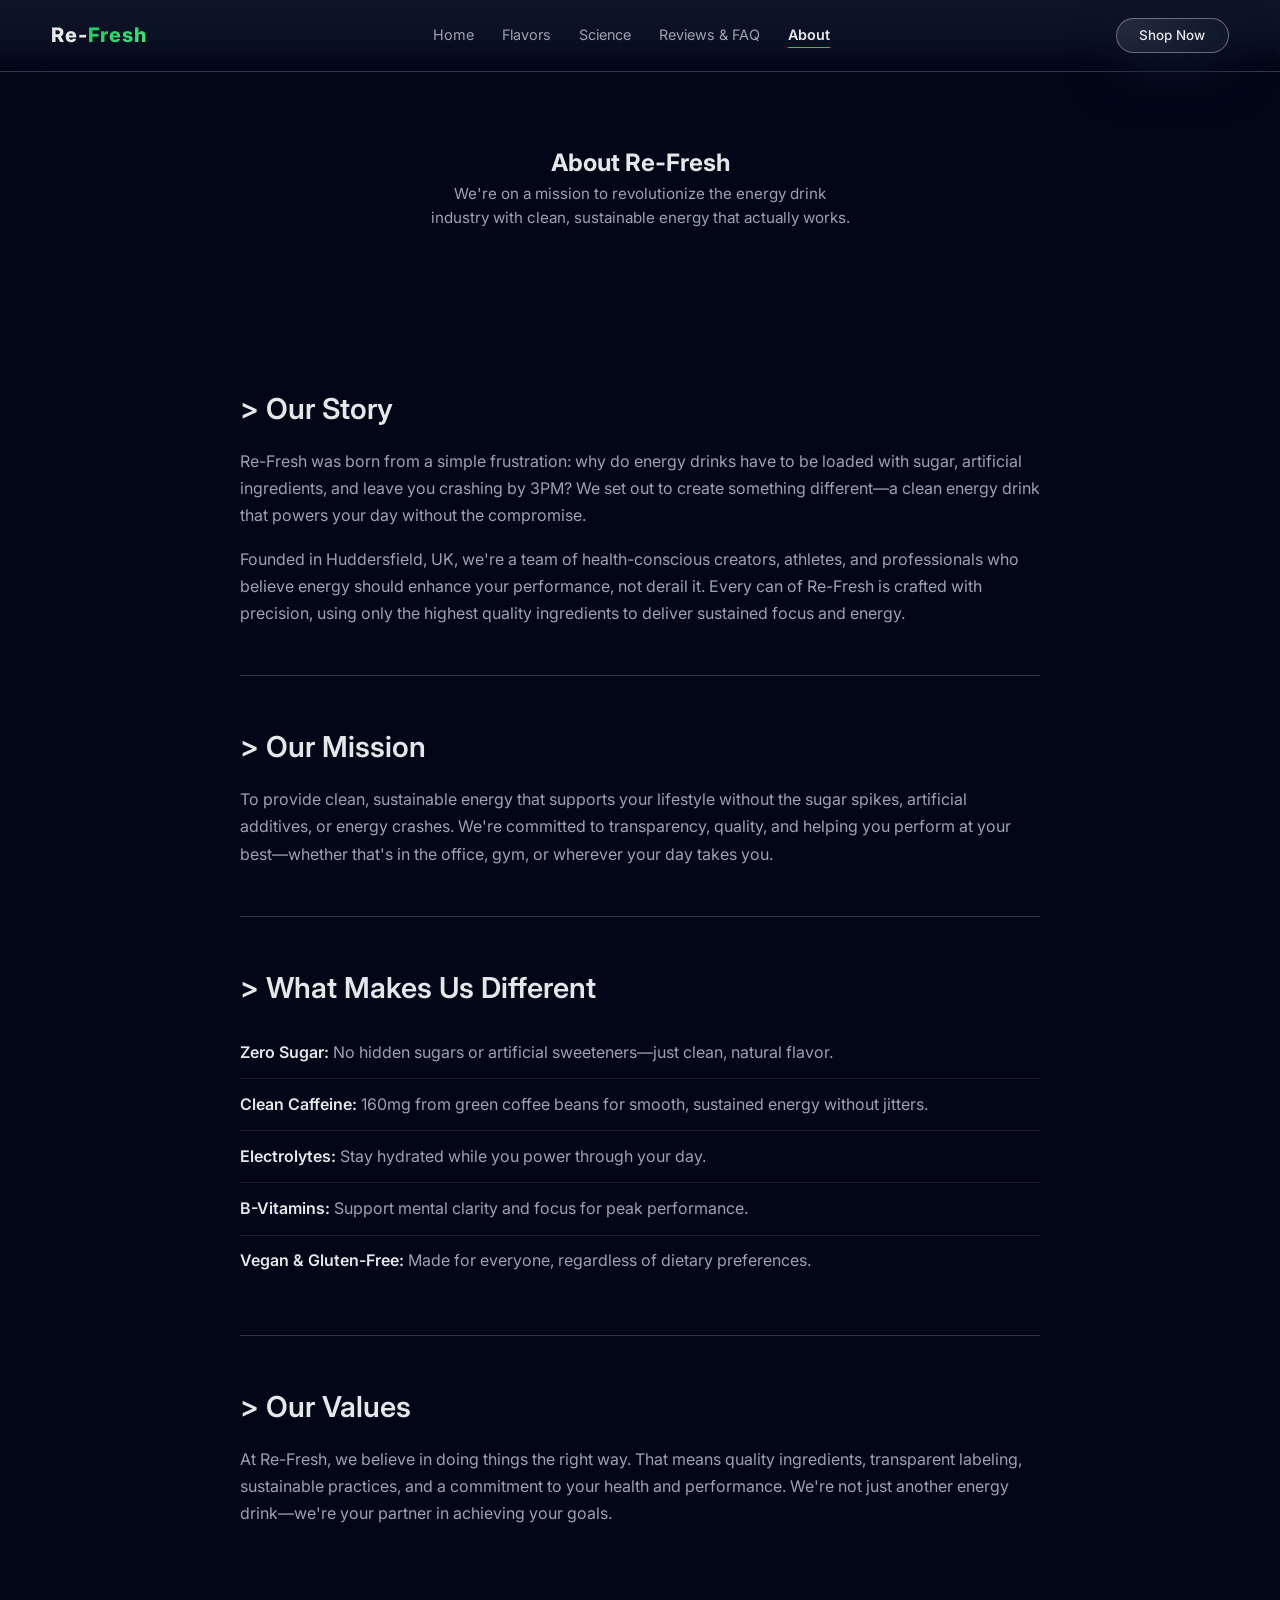
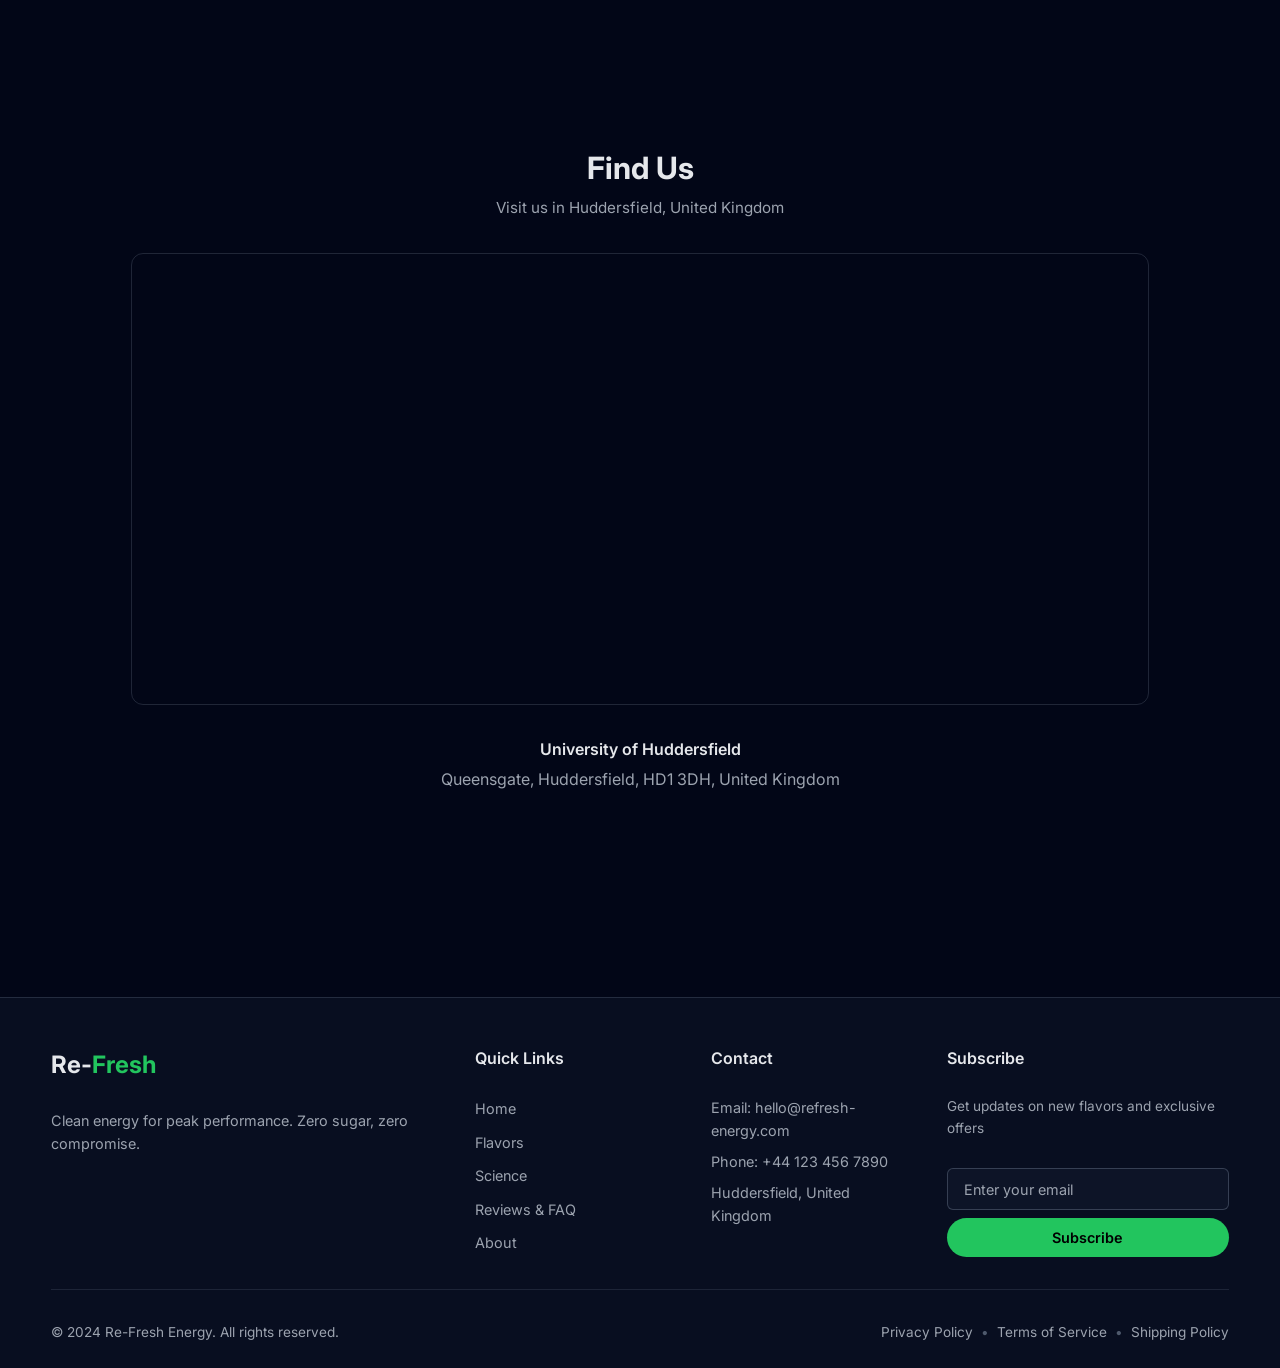
==== about.html @ 7f579e89 "first commit" ====
<!DOCTYPE html>
<html lang="en">
  <head>
    <meta charset="UTF-8" />
    <meta name="viewport" content="width=device-width, initial-scale=1.0" />
    <title>About Re-Fresh – Our Story</title>
    <meta
      name="description"
      content="Learn about Re-Fresh Energy Drink and our mission to provide clean, sustainable energy."
    />
    <link rel="stylesheet" href="styles.css" />
    <link rel="preconnect" href="https://fonts.googleapis.com" />
    <link rel="preconnect" href="https://fonts.gstatic.com" crossorigin />
    <link
      href="https://fonts.googleapis.com/css2?family=Inter:wght@300;400;500;600;700;800&display=swap"
      rel="stylesheet"
    />
  </head>
  <body>
    <header class="nav">
      <div class="nav__logo">Re-<span>Fresh</span></div>
      <nav class="nav__links">
        <a href="index.html">Home</a>
        <a href="flavors.html">Flavors</a>
        <a href="science.html">Science</a>
        <a href="reviews.html">Reviews & FAQ</a>
        <a href="about.html" class="active">About</a>
      </nav>
      <button class="nav__cta" onclick="goToFlavors()">Shop Now</button>
      <button class="nav__menu" aria-label="Toggle menu" id="navToggle">
        <span></span><span></span>
      </button>
    </header>

    <main>
      <section class="section">
        <div class="section__header section__header--center">
          <h1>About Re-Fresh</h1>
          <p>
            We're on a mission to revolutionize the energy drink industry with
            clean, sustainable energy that actually works.
          </p>
        </div>
      </section>

      <section class="section">
        <div class="about-content">
          <div class="about-section about-section--underline">
            <h2>> Our Story</h2>
            <p>
              Re-Fresh was born from a simple frustration: why do energy
              drinks have to be loaded with sugar, artificial ingredients, and
              leave you crashing by 3PM? We set out to create something
              different—a clean energy drink that powers your day without the
              compromise.
            </p>
            <p>
              Founded in Huddersfield, UK, we're a team of health-conscious
              creators, athletes, and professionals who believe energy should
              enhance your performance, not derail it. Every can of Re-Fresh is
              crafted with precision, using only the highest quality ingredients
              to deliver sustained focus and energy.
            </p>
          </div>

          <div class="about-section about-section--underline">
            <h2>> Our Mission</h2>
            <p>
              To provide clean, sustainable energy that supports your lifestyle
              without the sugar spikes, artificial additives, or energy crashes.
              We're committed to transparency, quality, and helping you perform
              at your best—whether that's in the office, gym, or wherever your
              day takes you.
            </p>
          </div>

          <div class="about-section about-section--underline">
            <h2>> What Makes Us Different</h2>
            <ul class="about-list">
              <li>
                <strong>Zero Sugar:</strong> No hidden sugars or artificial
                sweeteners—just clean, natural flavor.
              </li>
              <li>
                <strong>Clean Caffeine:</strong> 160mg from green coffee beans
                for smooth, sustained energy without jitters.
              </li>
              <li>
                <strong>Electrolytes:</strong> Stay hydrated while you power
                through your day.
              </li>
              <li>
                <strong>B-Vitamins:</strong> Support mental clarity and focus for
                peak performance.
              </li>
              <li>
                <strong>Vegan & Gluten-Free:</strong> Made for everyone,
                regardless of dietary preferences.
              </li>
            </ul>
          </div>

          <div class="about-section">
            <h2>> Our Values</h2>
            <p>
              At Re-Fresh, we believe in doing things the right way. That means
              quality ingredients, transparent labeling, sustainable practices,
              and a commitment to your health and performance. We're not just
              another energy drink—we're your partner in achieving your goals.
            </p>
          </div>
        </div>
      </section>

      <section class="section section--map">
        <div class="section__header section__header--center">
          <h2>Find Us</h2>
          <p>Visit us in Huddersfield, United Kingdom</p>
        </div>
        <div class="map-container">
          <iframe
            src="https://www.google.com/maps/embed?pb=!1m18!1m12!1m3!1d2366.8351500000004!2d-1.7897!3d53.6436!2m3!1f0!2f0!3f0!3m2!1i1024!2i768!4f13.1!3m3!1m2!1s0x487bdd7e1b8a1b6b%3A0x3b3b3b3b3b3b3b3b!2sUniversity%20of%20Huddersfield!5e0!3m2!1sen!2suk!4v1698765432100!5m2!1sen!2suk"
            width="100%"
            height="450"
            style="border: 0"
            allowfullscreen=""
            loading="lazy"
            referrerpolicy="no-referrer-when-downgrade"
            title="University of Huddersfield Location"
          ></iframe>
        </div>
        <div class="map-info">
          <p><strong>University of Huddersfield</strong></p>
          <p>Queensgate, Huddersfield, HD1 3DH, United Kingdom</p>
        </div>
      </section>
    </main>

    <footer class="footer">
      <div class="footer__content">
        <div class="footer__section">
          <div class="footer__brand">Re-<span>Fresh</span></div>
          <p class="footer__description">Clean energy for peak performance. Zero sugar, zero compromise.</p>
        </div>

        <div class="footer__section">
          <h4 class="footer__heading">Quick Links</h4>
          <ul class="footer__links">
            <li><a href="index.html">Home</a></li>
            <li><a href="flavors.html">Flavors</a></li>
            <li><a href="science.html">Science</a></li>
            <li><a href="reviews.html">Reviews & FAQ</a></li>
            <li><a href="about.html">About</a></li>
          </ul>
        </div>

        <div class="footer__section">
          <h4 class="footer__heading">Contact</h4>
          <ul class="footer__contact">
            <li>Email: <a href="mailto:hello@refresh-energy.com">hello@refresh-energy.com</a></li>
            <li>Phone: <a href="tel:+441234567890">+44 123 456 7890</a></li>
            <li>Huddersfield, United Kingdom</li>
          </ul>
        </div>

        <div class="footer__section">
          <h4 class="footer__heading">Subscribe</h4>
          <p class="footer__subscribe-text">Get updates on new flavors and exclusive offers</p>
          <form class="footer__subscribe" onsubmit="event.preventDefault(); alert('Thank you for subscribing!');">
            <input type="email" placeholder="Enter your email" class="footer__email-input" required />
            <button type="submit" class="btn btn--primary">Subscribe</button>
          </form>
        </div>
      </div>

      <div class="footer__bottom">
        <p class="footer__copyright">© 2024 Re-Fresh Energy. All rights reserved.</p>
        <div class="footer__legal">
          <a href="#">Privacy Policy</a>
          <span>•</span>
          <a href="#">Terms of Service</a>
          <span>•</span>
          <a href="#">Shipping Policy</a>
        </div>
      </div>
    </footer>

    <div class="toast" id="toast">Added to cart</div>

    <script src="script.js"></script>
  </body>
</html>
---- styles.css ----
:root {
  --bg: #020617;
  --bg-elevated: #020617;
  --bg-soft: #020617;
  --bg-card: #020617;
  --accent: #22c55e;
  --accent-soft: rgba(34, 197, 94, 0.12);
  --accent-strong: rgba(34, 197, 94, 0.18);
  --accent-gradient: linear-gradient(135deg, #22c55e, #4ade80);
  --accent-gradient-soft: radial-gradient(circle at top left, rgba(34, 197, 94, 0.3), transparent 60%);
  --text: #e5e7eb;
  --text-soft: #9ca3af;
  --border-subtle: rgba(148, 163, 184, 0.2);
  --shadow-soft: 0 24px 80px rgba(15, 23, 42, 0.9);
  --radius-lg: 18px;
  --radius-full: 999px;
  --nav-height: 72px;
}

*,
*::before,
*::after {
  box-sizing: border-box;
}

* {
  margin: 0;
  padding: 0;
}

html,
body {
  height: 100%;
}

body {
  font-family: "Inter", system-ui, -apple-system, BlinkMacSystemFont, "Segoe UI",
    sans-serif;
  background: #020617;
  color: var(--text);
  line-height: 1.6;
  -webkit-font-smoothing: antialiased;
}

img {
  max-width: 100%;
  display: block;
}

button {
  font-family: inherit;
}

/* NAV */
.nav {
  position: sticky;
  top: 0;
  z-index: 20;
  display: flex;
  align-items: center;
  justify-content: space-between;
  padding: 1.1rem clamp(1.5rem, 4vw, 3.5rem);
  backdrop-filter: blur(20px);
  background: linear-gradient(
      to bottom,
      rgba(15, 23, 42, 0.9),
      rgba(15, 23, 42, 0.7),
      transparent
    );
  border-bottom: 1px solid rgba(148, 163, 184, 0.25);
}

.nav__logo {
  font-weight: 800;
  letter-spacing: 0.04em;
  font-size: 1.25rem;
}

.nav__logo span {
  background: var(--accent-gradient);
  -webkit-background-clip: text;
  background-clip: text;
  color: transparent;
}

.nav__links {
  display: flex;
  align-items: center;
  gap: 1.75rem;
  font-size: 0.9rem;
}

.nav__links a {
  color: var(--text-soft);
  text-decoration: none;
  position: relative;
  padding-bottom: 0.15rem;
  transition: color 0.2s ease;
}

.nav__links a::after {
  content: "";
  position: absolute;
  left: 0;
  bottom: 0;
  width: 0;
  height: 1px;
  background: var(--accent-gradient);
  transition: width 0.2s ease;
}

.nav__links a:hover {
  color: var(--text);
}

.nav__links a:hover::after {
  width: 100%;
}

.nav__links a.active {
  color: var(--text);
  font-weight: 600;
}

.nav__links a.active::after {
  width: 100%;
  background: var(--accent);
}

.nav__cta {
  border-radius: 999px;
  padding: 0.55rem 1.4rem;
  border: 1px solid rgba(148, 163, 184, 0.6);
  background: radial-gradient(circle at top left, rgba(148, 163, 184, 0.18), rgba(15, 23, 42, 0.95));
  color: var(--text);
  font-size: 0.84rem;
  font-weight: 500;
  cursor: pointer;
  display: flex;
  align-items: center;
  gap: 0.4rem;
  transition: transform 0.12s ease, box-shadow 0.12s ease,
    background 0.18s ease, border-color 0.18s ease;
  box-shadow: 0 18px 45px rgba(15, 23, 42, 0.8);
}

.nav__cta:hover {
  transform: translateY(-1px);
  border-color: rgba(234, 179, 8, 0.8);
  background: radial-gradient(circle at top left, rgba(234, 179, 8, 0.22), rgba(15, 23, 42, 0.98));
}

.nav__menu {
  display: none;
  width: 40px;
  height: 40px;
  border-radius: 999px;
  border: 1px solid rgba(148, 163, 184, 0.5);
  background: rgba(15, 23, 42, 0.9);
  display: none;
  align-items: center;
  justify-content: center;
  gap: 4px;
  flex-direction: column;
  cursor: pointer;
}

.nav__menu span {
  width: 16px;
  height: 1.5px;
  background: rgba(148, 163, 184, 0.9);
  border-radius: 999px;
}

/* LAYOUT */
main {
  padding: 0 0 4rem;
}

.section {
  max-width: 1120px;
  margin: 0 auto;
  padding: 4.5rem clamp(1.5rem, 4vw, 3.5rem);
}

.section--grid {
  display: grid;
  grid-template-columns: minmax(0, 0.9fr) minmax(0, 1.1fr);
  gap: 3.5rem;
  align-items: flex-start;
}

/* FLAVORS LAYOUT */
.flavors-layout {
  max-width: 1400px;
  margin: 0 auto;
  display: grid;
  grid-template-columns: 1fr 380px;
  gap: 3rem;
  padding: 0 clamp(1.5rem, 4vw, 3.5rem);
}

.flavors-products {
  display: flex;
  flex-direction: column;
  gap: 3rem;
}

.section--product {
  padding: 0;
  max-width: 100%;
}

.section--store {
  max-width: 1200px;
  display: grid;
  grid-template-columns: minmax(0, 1.3fr) minmax(0, 0.8fr);
  gap: 2.75rem;
}

.section__header h2 {
  font-size: clamp(1.8rem, 2.4vw, 2.3rem);
  line-height: 1.1;
  margin-bottom: 0.7rem;
  text-align: center;
}

.section__header p {
  color: var(--text-soft);
  max-width: 420px;
  font-size: 0.95rem;
  margin-bottom: 0.7rem;
  text-align: center;
}

.section__header--center {
  text-align: center;
}

.section__header--center p {
  margin-inline: auto;
}

.section__header h2 span {
  color: #2ecc71; /* green */
}

/* HERO */
.hero {
  width: 100%;
  margin: 0;
  padding: 0;
  min-height: 43vw; /* 16:9 aspect ratio based on viewport width */
  max-height: 90vh; /* Prevent it from being too tall on very wide screens */
  display: flex;
  align-items: center;
  justify-content: flex-end;
  position: relative;
  background-image: url('assets/Gemini_Generated_Image_l679jpl679jpl679.png');
  background-size: cover;
  background-position: 20% center;
  background-repeat: no-repeat;
  overflow: hidden;
  margin-bottom: 4rem;
}

.hero::before {
  content: '';
  position: absolute;
  top: 0;
  left: 0;
  right: 0;
  bottom: 0;
  background: linear-gradient(to right, rgba(2, 6, 23, 0.85) 0%, rgba(2, 6, 23, 0.7) 50%, rgba(2, 6, 23, 0.5) 100%);
  z-index: 0;
}

.hero__content {
  max-width: 600px;
  margin: 0;
  padding: 4rem clamp(1.5rem, 4vw, 4rem);
  position: relative;
  z-index: 1;
  text-align: left;
}

.hero__image {
  position: relative;
  z-index: 1;
}

.hero__content {
  display: flex;
  flex-direction: column;
  gap: 1.5rem;
}

.hero__title {
  font-size: clamp(2.5rem, 5vw, 3.5rem);
  line-height: 1.1;
  font-weight: 700;
  margin: 0;
}

.hero__title span {
  color: var(--accent);
}

.hero__subtitle {
  color: var(--text-soft);
  font-size: 1.1rem;
  line-height: 1.6;
  margin: 0;
}

.hero__actions {
  display: flex;
  gap: 1rem;
  margin-top: 0.5rem;
}

.hero__details {
  display: flex;
  gap: 2.5rem;
  margin-top: 1rem;
  padding-top: 1.5rem;
  border-top: 1px solid rgba(148, 163, 184, 0.2);
}

.hero__detail-item {
  display: flex;
  flex-direction: column;
  gap: 0.25rem;
}

.hero__detail-label {
  font-size: 1.5rem;
  font-weight: 600;
  color: var(--text);
}

.hero__detail-text {
  font-size: 0.9rem;
  color: var(--text-soft);
  text-transform: uppercase;
  letter-spacing: 0.05em;
}

.hero__image {
  width: 100%;
  display: flex;
  align-items: center;
  justify-content: center;
}

.hero__image img {
  width: 100%;
  max-width: 400px;
  height: auto;
  object-fit: contain;
}

/* BUTTONS */
.btn {
  border-radius: var(--radius-full);
  padding: 0.8rem 1.5rem;
  border: 0;
  font-size: 0.85rem;
  font-weight: 500;
  cursor: pointer;
  display: inline-flex;
  align-items: center;
  justify-content: center;
  gap: 0.4rem;
  white-space: nowrap;
  transition: transform 0.12s ease, box-shadow 0.12s ease,
    background 0.16s ease, color 0.16s ease, border-color 0.16s ease;
}

.btn--primary {
  background: var(--accent);
  color: #000;
  font-weight: 600;
}

.btn--primary:hover {
  background: #16a34a;
  transform: translateY(-1px);
}

.btn--ghost {
  background: transparent;
  color: var(--text);
  border: 1px solid rgba(148, 163, 184, 0.4);
}

.btn--ghost:hover {
  background: rgba(148, 163, 184, 0.1);
  border-color: rgba(148, 163, 184, 0.6);
}

.btn--full {
  width: 100%;
}

.btn--large {
  padding-inline: 2.2rem;
  font-size: 0.9rem;
}

/* PRODUCT INFO */
.section--info {
  max-width: 1200px;
  margin: 0 auto;
}

.info-grid {
  display: grid;
  grid-template-columns: repeat(4, 1fr);
  gap: 2rem;
}

.info-item {
  text-align: left;
}

.info-item h3 {
  font-size: 1.1rem;
  font-weight: 600;
  margin-bottom: 0.5rem;
  color: var(--text);
}

.info-item p {
  color: var(--text-soft);
  font-size: 0.95rem;
  line-height: 1.5;
  margin: 0;
}

/* SHOP CTA */
.section--shop {
  max-width: 1200px;
  margin: 4rem auto;
}

.shop-cta {
  text-align: center;
  padding: 3rem 2rem;
}

.shop-cta h2 {
  font-size: 2rem;
  font-weight: 600;
  margin-bottom: 0.5rem;
}

.shop-cta p {
  color: var(--text-soft);
  font-size: 1rem;
  margin-bottom: 2rem;
}

/* STORE + CART */
.store {
  display: grid;
  grid-template-columns: repeat(3, minmax(0, 1fr));
  gap: 1.2rem;
}

.product-card {
  padding: 1.3rem 1.1rem;
  border-radius: 18px;
  background: radial-gradient(circle at top, rgba(34, 197, 94, 0.12), transparent 60%),
    rgba(15, 23, 42, 0.98);
  border: 1px solid rgba(148, 163, 184, 0.35);
  box-shadow: 0 16px 45px rgba(15, 23, 42, 0.85);
  display: flex;
  flex-direction: column;
  gap: 0.4rem;
  font-size: 0.85rem;
}

.product-card--large {
  padding: 0;
  display: grid;
  grid-template-columns: 1fr 1fr;
  gap: 3rem;
  align-items: center;
  padding: 2.5rem;
  min-height: 400px;
  border-radius: 8px;
  background: rgba(15, 23, 42, 0.95);
  border: 1px solid rgba(148, 163, 184, 0.2);
  box-shadow: 0 4px 12px rgba(0, 0, 0, 0.1);
}

.product-card__content {
  display: flex;
  flex-direction: column;
  gap: 1rem;
}

.product-card__image--large {
  margin: 0;
  max-width: 100%;
  height: auto;
  border-radius: 6px;
  background: rgba(15, 23, 42, 0.5);
  display: flex;
  align-items: center;
  justify-content: center;
  padding: 2rem;
}

.product-card__image--large img {
  max-height: 500px;
  width: auto;
  object-fit: contain;
}

.product-card--large h3 {
  font-size: 2rem;
  font-weight: 700;
  margin-bottom: 0.5rem;
}

.product-card--large .product-card__subtitle {
  font-size: 1rem;
  margin-bottom: 0.5rem;
}

.product-card--large .product-card__price {
  font-size: 1.8rem;
  font-weight: 700;
  margin: 0.5rem 0;
  color: var(--accent);
}

.product-card__description {
  color: var(--text-soft);
  font-size: 1rem;
  line-height: 1.6;
  margin: 1rem 0;
}

.product-card--large .product-card__list {
  font-size: 0.95rem;
  margin: 1rem 0;
  line-height: 1.8;
}

.product-card--large .product-card__footer {
  margin-top: 1.5rem;
  gap: 1rem;
}

.product-card--large .product-card__btn {
  padding: 1rem 2rem;
  font-size: 1rem;
}

.product-card__image {
  width: 100%;
  max-width: 600px;
  height: auto;
  margin: -1.3rem -1.1rem 0.8rem -1.1rem;
  display: flex;
  align-items: center;
  justify-content: center;
  overflow: hidden;
  border-radius: 18px 18px 0 0;
  background: radial-gradient(circle at top, rgba(34, 197, 94, 0.08), transparent 70%);
}

.product-card__image img {
  width: 100%;
  height: auto;
  object-fit: contain;
  max-height: 240px;
  filter: drop-shadow(0 10px 30px rgba(15, 23, 42, 0.6));
  transition: transform 0.3s ease;
}

.product-card:hover .product-card__image img {
  transform: scale(1.05);
}

.product-card__tag {
  font-size: 0.7rem;
  text-transform: uppercase;
  letter-spacing: 0.16em;
  color: var(--accent);
  margin-bottom: 0.3rem;
  font-weight: 600;
}

.product-card h3 {
  font-size: 1rem;
}

.product-card__subtitle {
  color: var(--text-soft);
  font-size: 0.82rem;
}

.product-card__price {
  font-size: 1.05rem;
  font-weight: 600;
  margin-top: 0.3rem;
}

.product-card__list {
  margin: 0.5rem 0 0.9rem;
  padding-left: 1.1rem;
  color: var(--text-soft);
}

.product-card__list li {
  margin-bottom: 0.18rem;
}

.product-card__footer {
  display: flex;
  align-items: center;
  justify-content: space-between;
  gap: 0.7rem;
  margin-top: auto;
}

.product-card__btn {
  flex: 1;
}

.quantity {
  display: inline-flex;
  align-items: center;
  border-radius: 999px;
  border: 1px solid rgba(148, 163, 184, 0.6);
  overflow: hidden;
}

.quantity input {
  width: 40px;
  background: transparent;
  border: 0;
  text-align: center;
  color: var(--text);
  font-size: 0.8rem;
  padding: 0.38rem 0.2rem;
  -moz-appearance: textfield;
}

.quantity input::-webkit-outer-spin-button,
.quantity input::-webkit-inner-spin-button {
  -webkit-appearance: none;
  margin: 0;
}

.quantity__btn {
  width: 26px;
  height: 28px;
  border: 0;
  background: rgba(15, 23, 42, 0.95);
  color: var(--text-soft);
  font-size: 0.8rem;
  cursor: pointer;
  display: flex;
  align-items: center;
  justify-content: center;
}

.quantity__btn:hover {
  background: rgba(15, 23, 42, 1);
  color: var(--text);
}

.cart {
  padding: 1.4rem 1.3rem;
  border-radius: 8px;
  background: rgba(15, 23, 42, 0.95);
  border: 1px solid rgba(148, 163, 184, 0.2);
  box-shadow: 0 4px 12px rgba(0, 0, 0, 0.1);
  align-self: flex-start;
  font-size: 0.86rem;
}

.cart--sticky {
  position: sticky;
  top: calc(var(--nav-height) + 2rem);
  max-height: calc(100vh - var(--nav-height) - 4rem);
  overflow-y: auto;
}

.cart h3 {
  font-size: 1.05rem;
  margin-bottom: 0.7rem;
}

.cart__items {
  border-radius: 6px;
  background: rgba(15, 23, 42, 0.6);
  border: 1px solid rgba(148, 163, 184, 0.15);
  padding: 0.7rem 0.8rem;
  max-height: 220px;
  overflow-y: auto;
}

.cart__item {
  display: flex;
  align-items: center;
  justify-content: space-between;
  gap: 0.7rem;
  padding-block: 0.3rem;
  border-bottom: 1px solid rgba(148, 163, 184, 0.15);
}

.cart__item:last-child {
  border-bottom: 0;
}

.cart__item-main {
  display: flex;
  flex-direction: column;
}

.cart__item-name {
  font-size: 0.84rem;
}

.cart__item-meta {
  color: var(--text-soft);
  font-size: 0.75rem;
}

.cart__item-remove {
  border: 0;
  background: transparent;
  color: rgba(148, 163, 184, 0.8);
  cursor: pointer;
  font-size: 0.75rem;
  margin-left: 5px;
}

.cart__item-remove:hover {
  color: rgba(248, 113, 113, 0.9);
}

.cart__empty {
  text-align: center;
  color: var(--text-soft);
  font-size: 0.8rem;
  padding: 0.3rem 0.2rem;
}

.cart__summary {
  margin-top: 0.85rem;
  padding-top: 0.75rem;
  border-top: 1px solid rgba(30, 64, 175, 0.4);
}

.cart__row {
  display: flex;
  align-items: center;
  justify-content: space-between;
  margin-bottom: 0.3rem;
}

.cart__hint {
  font-size: 0.75rem;
  color: var(--text-soft);
  margin: 0.3rem 0 0.7rem;
}

/* SCIENCE */
.science__visual {
  width: 100%;
  display: flex;
  align-items: center;
  justify-content: center;
  filter: drop-shadow(0 20px 60px rgba(15, 23, 42, 0.8)) drop-shadow(0 0 30px rgba(34, 197, 94, 0.15));
}

.science__visual img {
  width: 100%;
  max-width: 480px;
  height: auto;
  object-fit: contain;
  border-radius: 20px;
}

.science {
  display: grid;
  gap: 1rem;
}

.science__card {
  padding: 1rem;
  border-radius: 18px;
  border: 1px solid rgba(148, 163, 184, 0.35);
  background: rgba(15, 23, 42, 0.96);
}

/* Comparison Table Styles */
.comparison-table {
  margin: 2rem auto;
  max-width: 900px;
  overflow-x: auto;
  display: flex;
  justify-content: center;
}

.comparison-table table {
  width: 100%;
  border-collapse: collapse;
  border-radius: var(--radius-lg);
  overflow: hidden;
  background: rgba(15, 23, 42, 0.96);
  border: 1px solid var(--border-subtle);
  table-layout: fixed;
}

.comparison-table th,
.comparison-table td {
  padding: 1.25rem 1.5rem;
  text-align: center;
  border-bottom: 1px solid var(--border-subtle);
  vertical-align: middle;
}

.comparison-table th {
  font-weight: 600;
  color: var(--accent);
  background: rgba(34, 197, 94, 0.05);
  text-transform: uppercase;
  font-size: 0.75rem;
  letter-spacing: 0.05em;
}

.comparison-table tbody tr:hover {
  background: rgba(34, 197, 94, 0.03);
}

.comparison-table td:first-child {
  font-weight: 500;
  color: var(--text);
  text-align: left;
  width: 33%;
}

.comparison-table td {
  color: var(--text-soft);
}

.comparison-table td:not(:first-child) {
  width: 33.5%;
}

@media (max-width: 768px) {
  .comparison-table {
    margin: 1rem -1rem;
    width: calc(100% + 2rem);
  }
  
  .comparison-table th,
  .comparison-table td {
    padding: 0.75rem 1rem;
    font-size: 0.9rem;
  }
}
  font-size: 0.86rem;
}

.science__card h3 {
  font-size: 0.96rem;
  margin-bottom: 0.35rem;
}

.science__card p {
  color: var(--text-soft);
}

/* ABOUT */
.about-content {
  max-width: 800px;
  margin: 0 auto;
}

.about-section {
  margin-bottom: 3rem;
}

.about-section--underline {
  padding-bottom: 2rem;
  border-bottom: 1px solid rgba(148, 163, 184, 0.3);
}

.about-section h2 {
  font-size: 1.8rem;
  font-weight: 600;
  margin-bottom: 1rem;
  color: var(--text);
}

.about-section p {
  color: var(--text-soft);
  font-size: 1rem;
  line-height: 1.7;
  margin-bottom: 1rem;
}

.about-list {
  list-style: none;
  padding: 0;
  margin: 1rem 0;
}

.about-list li {
  padding: 0.8rem 0;
  border-bottom: 1px solid rgba(148, 163, 184, 0.15);
  color: var(--text-soft);
  line-height: 1.6;
}

.about-list li:last-child {
  border-bottom: none;
}

.about-list li strong {
  color: var(--text);
  font-weight: 600;
}

.section--map {
  margin-top: 2rem;
}

.map-container {
  width: 100%;
  margin: 2rem 0;
  border-radius: 12px;
  overflow: hidden;
  border: 1px solid rgba(148, 163, 184, 0.2);
}

.map-container iframe {
  display: block;
  width: 100%;
  height: 450px;
  border: none;
}

.map-info {
  text-align: center;
  margin-top: 1.5rem;
  color: var(--text-soft);
}

.map-info p {
  margin: 0.3rem 0;
}

.map-info strong {
  color: var(--text);
  font-weight: 600;
}

/* REVIEWS */
.reviews {
  display: grid;
  grid-template-columns: repeat(3, minmax(0, 1fr));
  gap: 1.1rem;
}

.review {
  padding: 1rem;
  border-radius: 18px;
  border: 1px solid rgba(148, 163, 184, 0.35);
  background: radial-gradient(circle at top left, rgba(34, 197, 94, 0.18), transparent 60%),
    rgba(15, 23, 42, 0.96);
  font-size: 0.83rem;
}

.review__quote {
  color: var(--text);
  margin-bottom: 0.5rem;
}

.review__author {
  color: var(--text-soft);
  font-size: 0.78rem;
}

/* FAQ */
.faq {
  max-width: 720px;
  margin: 1.4rem auto 0;
}

.faq__item {
  border-radius: 16px;
  border: 1px solid rgba(148, 163, 184, 0.35);
  background: rgba(15, 23, 42, 0.96);
  padding: 0.75rem 0.9rem;
  font-size: 0.86rem;
}

.faq__item + .faq__item {
  margin-top: 0.55rem;
}

.faq__item summary {
  list-style: none;
  cursor: pointer;
  display: flex;
  align-items: center;
  justify-content: space-between;
  gap: 0.6rem;
}

.faq__item summary::-webkit-details-marker {
  display: none;
}

.faq__item summary::after {
  content: "+";
  font-size: 1rem;
  color: rgba(148, 163, 184, 0.9);
}

.faq__item[open] summary::after {
  content: "–";
}

.faq__item p {
  margin-top: 0.5rem;
  color: var(--text-soft);
}

/* CTA SECTION */
.section--cta {
  padding-top: 2rem;
}

.section--cta__inner {
  max-width: 1120px;
  margin: 0 auto;
  padding: 1.3rem 1.4rem;
  border-radius: 20px;
  background: radial-gradient(circle at top left, rgba(34, 197, 94, 0.24), transparent 55%),
    rgba(15, 23, 42, 0.98);
  border: 1px solid rgba(148, 163, 184, 0.4);
  display: flex;
  align-items: center;
  justify-content: space-between;
  gap: 1.1rem;
}

.section--cta__inner h2 {
  font-size: 1.4rem;
}

.section--cta__inner p {
  font-size: 0.9rem;
  color: var(--text-soft);
}

/* BENEFITS */
.benefits-grid {
  display: grid;
  grid-template-columns: repeat(2, 1fr);
  gap: 1.5rem;
  max-width: 1000px;
  margin: 0 auto;
}

.benefit-card {
  padding: 1.5rem;
  border-radius: 8px;
  border: 1px solid rgba(148, 163, 184, 0.15);
  background: rgba(15, 23, 42, 0.5);
}

.benefit-card h3 {
  font-size: 1.2rem;
  font-weight: 600;
  margin-bottom: 0.5rem;
  color: var(--text);
}

.benefit-card p {
  color: var(--text-soft);
  font-size: 0.95rem;
  line-height: 1.6;
  margin: 0;
}

/* STEPS */
.section--alt {
  background: rgba(15, 23, 42, 0.3);
}

.steps {
  display: grid;
  grid-template-columns: repeat(3, 1fr);
  gap: 2rem;
  max-width: 1000px;
  margin: 0 auto;
}

.step {
  text-align: center;
}

.step__number {
  width: 50px;
  height: 50px;
  border-radius: 50%;
  background: var(--accent);
  color: #000;
  display: flex;
  align-items: center;
  justify-content: center;
  font-size: 1.5rem;
  font-weight: 700;
  margin: 0 auto 1rem;
}

.step h3 {
  font-size: 1.2rem;
  font-weight: 600;
  margin-bottom: 0.5rem;
  color: var(--text);
}

.step p {
  color: var(--text-soft);
  font-size: 0.95rem;
  line-height: 1.6;
  margin: 0;
}

/* TESTIMONIALS PREVIEW */
.testimonials-preview {
  display: grid;
  grid-template-columns: repeat(3, 1fr);
  gap: 1.5rem;
  max-width: 1000px;
  margin: 0 auto;
}

.testimonial-preview {
  padding: 1.5rem;
  border-radius: 8px;
  border: 1px solid rgba(148, 163, 184, 0.15);
  background: rgba(15, 23, 42, 0.5);
}

.testimonial-preview__quote {
  color: var(--text);
  font-size: 0.95rem;
  line-height: 1.6;
  margin-bottom: 0.8rem;
  font-style: italic;
}

.testimonial-preview__author {
  color: var(--text-soft);
  font-size: 0.85rem;
  margin: 0;
}

/* FOOTER */
.footer {
  padding: 3rem clamp(1.5rem, 4vw, 3.5rem) 1.5rem;
  border-top: 1px solid rgba(148, 163, 184, 0.2);
  background: rgba(15, 23, 42, 0.5);
  margin-top: 4rem;
}

.footer__content {
  max-width: 1200px;
  margin: 0 auto;
  display: grid;
  grid-template-columns: 2fr 1fr 1fr 1.5fr;
  gap: 3rem;
  margin-bottom: 2rem;
}

.footer__section {
  display: flex;
  flex-direction: column;
  gap: 1rem;
}

.footer__brand {
  font-size: 1.5rem;
  font-weight: 700;
  margin-bottom: 0.5rem;
  color: var(--text);
}

.footer__brand span {
  color: var(--accent);
}

.footer__description {
  color: var(--text-soft);
  font-size: 0.9rem;
  line-height: 1.6;
  margin: 0;
}

.footer__heading {
  font-size: 1rem;
  font-weight: 600;
  color: var(--text);
  margin-bottom: 0.5rem;
}

.footer__links {
  list-style: none;
  padding: 0;
  margin: 0;
  display: flex;
  flex-direction: column;
  gap: 0.5rem;
}

.footer__links a,
.footer__contact a {
  color: var(--text-soft);
  text-decoration: none;
  font-size: 0.9rem;
  transition: color 0.2s ease;
}

.footer__links a:hover,
.footer__contact a:hover {
  color: var(--accent);
}

.footer__contact {
  list-style: none;
  padding: 0;
  margin: 0;
  display: flex;
  flex-direction: column;
  gap: 0.5rem;
  color: var(--text-soft);
  font-size: 0.9rem;
}

.footer__subscribe-text {
  color: var(--text-soft);
  font-size: 0.85rem;
  margin-bottom: 0.8rem;
}

.footer__subscribe {
  display: flex;
  flex-direction: column;
  gap: 0.5rem;
}

.footer__subscribe .btn {
  width: 100%;
  padding: 0.7rem 1rem;
  font-size: 0.9rem;
}

.footer__email-input {
  padding: 0.7rem 1rem;
  border-radius: 6px;
  border: 1px solid rgba(148, 163, 184, 0.3);
  background: rgba(15, 23, 42, 0.8);
  color: var(--text);
  font-size: 0.9rem;
  font-family: inherit;
  transition: border-color 0.2s ease;
}

.footer__email-input:focus {
  outline: none;
  border-color: var(--accent);
}

.footer__email-input::placeholder {
  color: var(--text-soft);
}

.footer__bottom {
  max-width: 1200px;
  margin: 0 auto;
  padding-top: 2rem;
  border-top: 1px solid rgba(148, 163, 184, 0.15);
  display: flex;
  justify-content: space-between;
  align-items: center;
  flex-wrap: wrap;
  gap: 1rem;
}

.footer__copyright {
  color: var(--text-soft);
  font-size: 0.85rem;
  margin: 0;
}

.footer__legal {
  display: flex;
  align-items: center;
  gap: 0.5rem;
  color: var(--text-soft);
  font-size: 0.85rem;
}

.footer__legal a {
  color: var(--text-soft);
  text-decoration: none;
  transition: color 0.2s ease;
}

.footer__legal a:hover {
  color: var(--accent);
}

.footer__legal span {
  color: rgba(148, 163, 184, 0.5);
}

/* TOAST */
.toast {
  position: fixed;
  bottom: 1.4rem;
  right: 1.6rem;
  padding: 0.6rem 1.1rem;
  border-radius: 999px;
  font-size: 0.8rem;
  background: rgba(15, 23, 42, 0.96);
  color: var(--text);
  border: 1px solid rgba(34, 197, 94, 0.7);
  box-shadow: 0 15px 40px rgba(15, 23, 42, 0.95);
  opacity: 0;
  transform: translateY(12px);
  pointer-events: none;
  transition: opacity 0.16s ease, transform 0.16s ease;
  z-index: 30;
}

.toast--visible {
  opacity: 1;
  transform: translateY(0);
}

/* RESPONSIVE */
@media (max-width: 960px) {
  .nav {
    padding-inline: 1.3rem;
  }

  .nav__links {
    position: fixed;
    inset: var(--nav-height) 1.3rem auto;
    background: rgba(15, 23, 42, 0.97);
    border-radius: 16px;
    padding: 0.75rem 0.9rem;
    border: 1px solid rgba(148, 163, 184, 0.45);
    flex-direction: column;
    gap: 0.6rem;
    font-size: 0.88rem;
    transform-origin: top right;
    transform: scale(0.9);
    opacity: 0;
    pointer-events: none;
    transition: opacity 0.16s ease, transform 0.16s ease;
  }

  .nav__links--open {
    opacity: 1;
    pointer-events: auto;
    transform: scale(1);
  }

  .nav__cta {
    display: none;
  }

  .nav__menu {
    display: flex;
  }

  main {
    padding: 0 0 4rem;
  }

  .hero {
    min-height: 70vh;
    justify-content: center;
    align-items: center;
  }

  .hero__content {
    max-width: 100%;
    padding: 2rem 1.5rem;
    text-align: center;
  }

  .hero::before {
    background: linear-gradient(to bottom, rgba(2, 6, 23, 0.95) 0%, rgba(2, 6, 23, 0.85) 50%, rgba(2, 6, 23, 0.75) 100%);
  }


  .hero__details {
    flex-wrap: wrap;
    gap: 1.5rem;
  }

  .info-grid {
    grid-template-columns: repeat(2, 1fr);
    gap: 1.5rem;
  }

  @media (max-width: 640px) {
    .info-grid {
      grid-template-columns: 1fr;
    }
  }

  .shop-cta {
    padding: 2rem 1rem;
  }

  .product-card__image {
    max-width: 100%;
    margin: -1.3rem -1.1rem 0.8rem -1.1rem;
  }

  .product-card__image img {
    max-height: 200px;
  }

  .science__visual {
    margin-bottom: 1.5rem;
  }

  .science__visual img {
    max-width: 300px;
  }

  .section--grid,
  .flavors-layout {
    grid-template-columns: 1fr;
    gap: 2rem;
    padding: 0 1.3rem;
  }

  .cart--sticky {
    position: relative;
    top: 0;
    max-height: none;
  }

  .product-card--large {
    grid-template-columns: 1fr;
    gap: 2rem;
    padding: 1.5rem;
    min-height: auto;
  }

  .product-card__image--large {
    order: -1;
    padding: 1.5rem;
  }

  .product-card__image--large img {
    max-height: 350px;
  }

  .product-card--large h3 {
    font-size: 1.5rem;
  }

  .product-card--large .product-card__price {
    font-size: 1.5rem;
  }

  .section--store {
    grid-template-columns: minmax(0, 1fr);
  }

  .store {
    grid-template-columns: minmax(0, 1fr);
  }

  .cart {
    max-width: 480px;
    width: 100%;
  }

  .reviews {
    grid-template-columns: minmax(0, 1fr);
  }

  .benefits-grid {
    grid-template-columns: 1fr;
  }

  .steps {
    grid-template-columns: 1fr;
    gap: 2rem;
  }

  .testimonials-preview {
    grid-template-columns: 1fr;
  }

  .footer__content {
    grid-template-columns: 1fr;
    gap: 2rem;
  }

  .footer__bottom {
    flex-direction: column;
    text-align: center;
  }

  .map-container iframe {
    height: 350px;
  }

  .about-section {
    margin-bottom: 2rem;
  }

  .about-section h2 {
    font-size: 1.5rem;
  }

  .section--cta__inner {
    flex-direction: column;
    align-items: flex-start;
  }

  .toast {
    left: 50%;
    right: auto;
    transform: translate(-50%, 12px);
  }

  .toast--visible {
    transform: translate(-50%, 0);
  }
}

@media (max-width: 640px) {
  .hero {
    margin-top: 1rem;
    padding: 2rem 1rem;
  }

  .hero__details {
    gap: 1rem;
  }

  .hero__detail-label {
    font-size: 1.25rem;
  }

  .section {
    padding-block: 3.2rem;
  }
}


/* Flavor Showcase */
.flavor-showcase {
  display: grid;
  grid-template-columns: repeat(auto-fit, minmax(280px, 1fr));
  gap: 2rem;
  margin-top: 3rem;
}

.flavor-card {
  background: var(--bg-elevated);
  border-radius: 16px;
  padding: 1.5rem;
  text-align: center;
  transition: transform 0.3s ease, box-shadow 0.3s ease;
  border: 1px solid var(--border-subtle);
}

.flavor-card:hover {
  transform: translateY(-5px);
  box-shadow: 0 10px 30px rgba(0, 0, 0, 0.1);
}

.flavor-card__image {
  width: 120px;
  height: 200px;
  margin: 0 auto 1.5rem;
  display: flex;
  align-items: center;
  justify-content: center;
}

.flavor-card__image img {
  max-width: 100%;
  max-height: 100%;
  object-fit: contain;
}

.flavor-card h3 {
  color: var(--text);
  margin-bottom: 0.75rem;
  font-size: 1.25rem;
}

.flavor-card p {
  color: var(--text-soft);
  margin-bottom: 1.25rem;
  font-size: 0.95rem;
  line-height: 1.5;
}

.flavor-tags {
  display: flex;
  flex-wrap: wrap;
  gap: 0.5rem;
  justify-content: center;
}

.flavor-tag {
  background: var(--accent-soft);
  color: var(--accent);
  font-size: 0.75rem;
  padding: 0.25rem 0.75rem;
  border-radius: 100px;
  font-weight: 500;
}

/* Custom Scrollbar Styles */
/* Works on Firefox */
* {
  scrollbar-width: thin;
  scrollbar-color: var(--accent) rgba(15, 23, 42, 0.1);
}

/* Works on Chrome, Edge, and Safari */
*::-webkit-scrollbar {
  width: 8px;
  height: 8px;
}

*::-webkit-scrollbar-track {
  background: rgba(15, 23, 42, 0.1);
  border-radius: 4px;
}

*::-webkit-scrollbar-thumb {
  background-color: var(--accent);
  border-radius: 4px;
  border: 2px solid rgba(15, 23, 42, 0.1);
}

*::-webkit-scrollbar-thumb:hover {
  background-color: #149b5159;
}
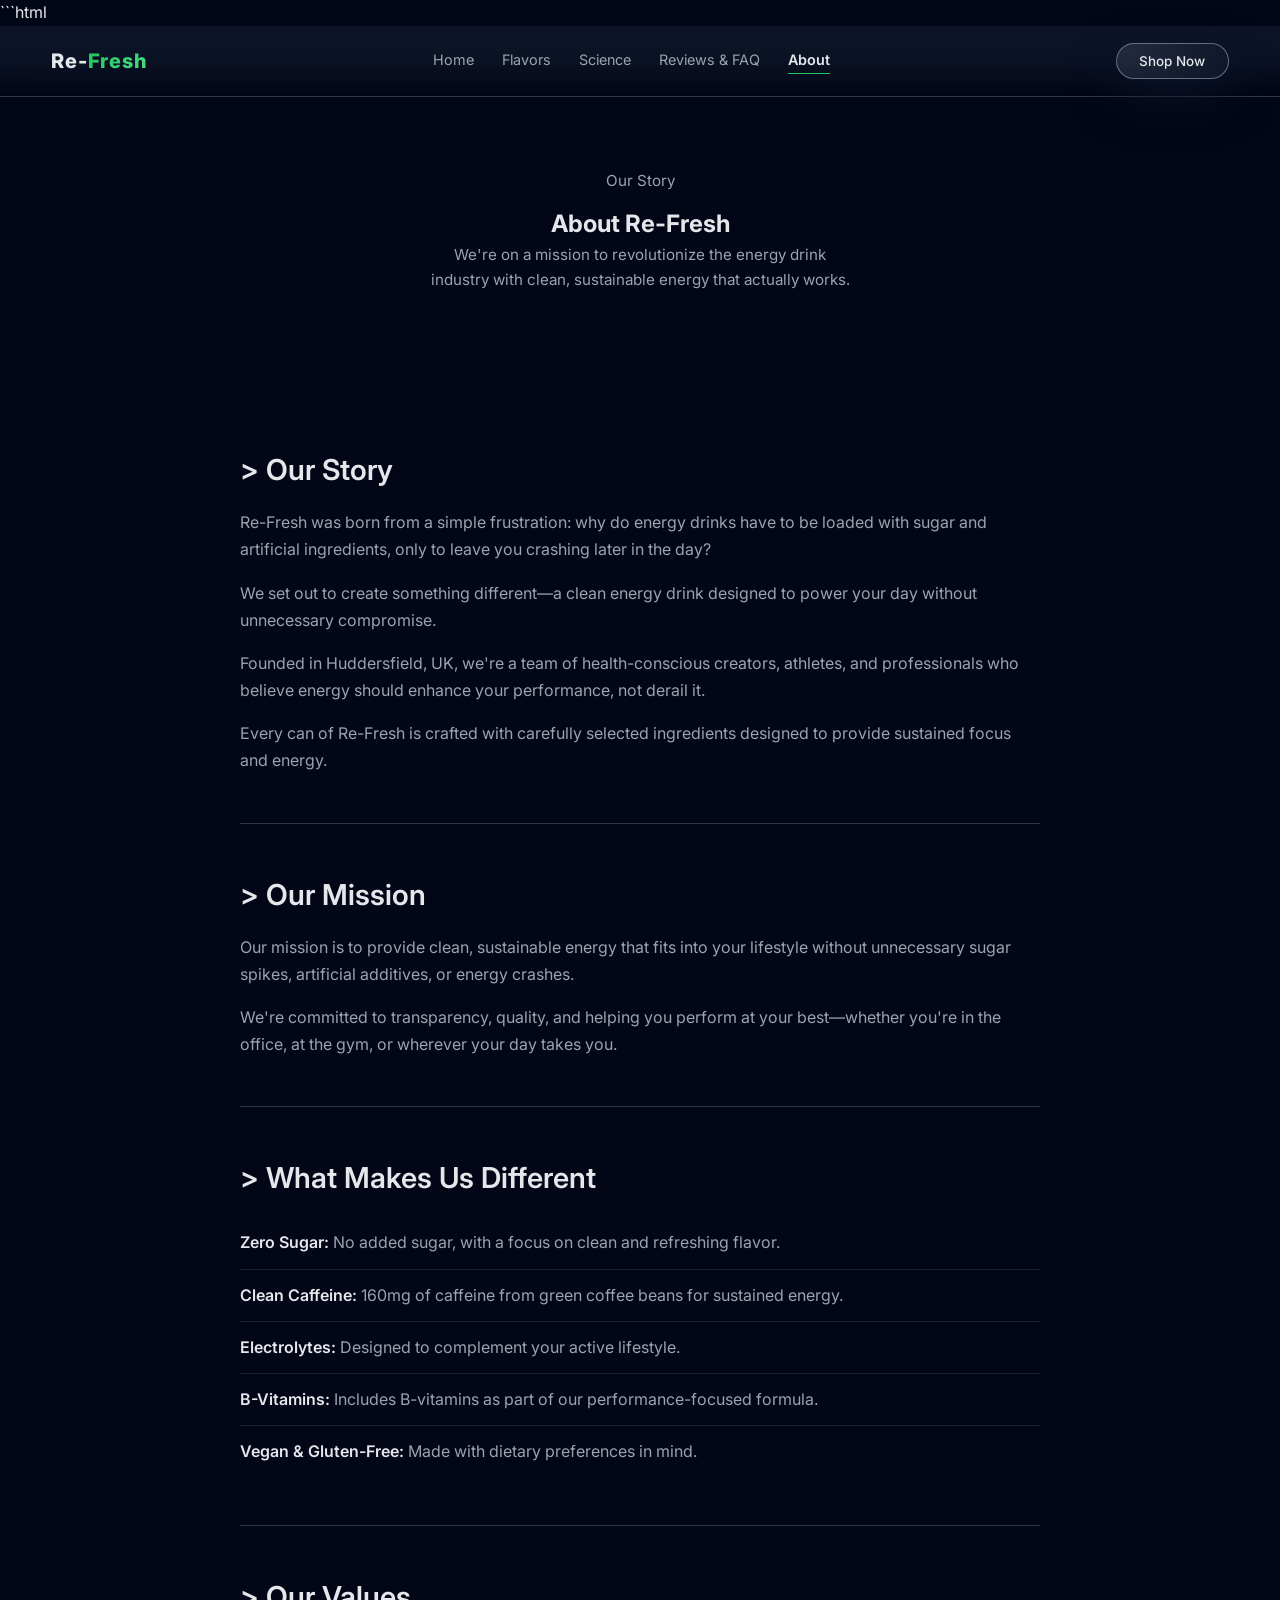
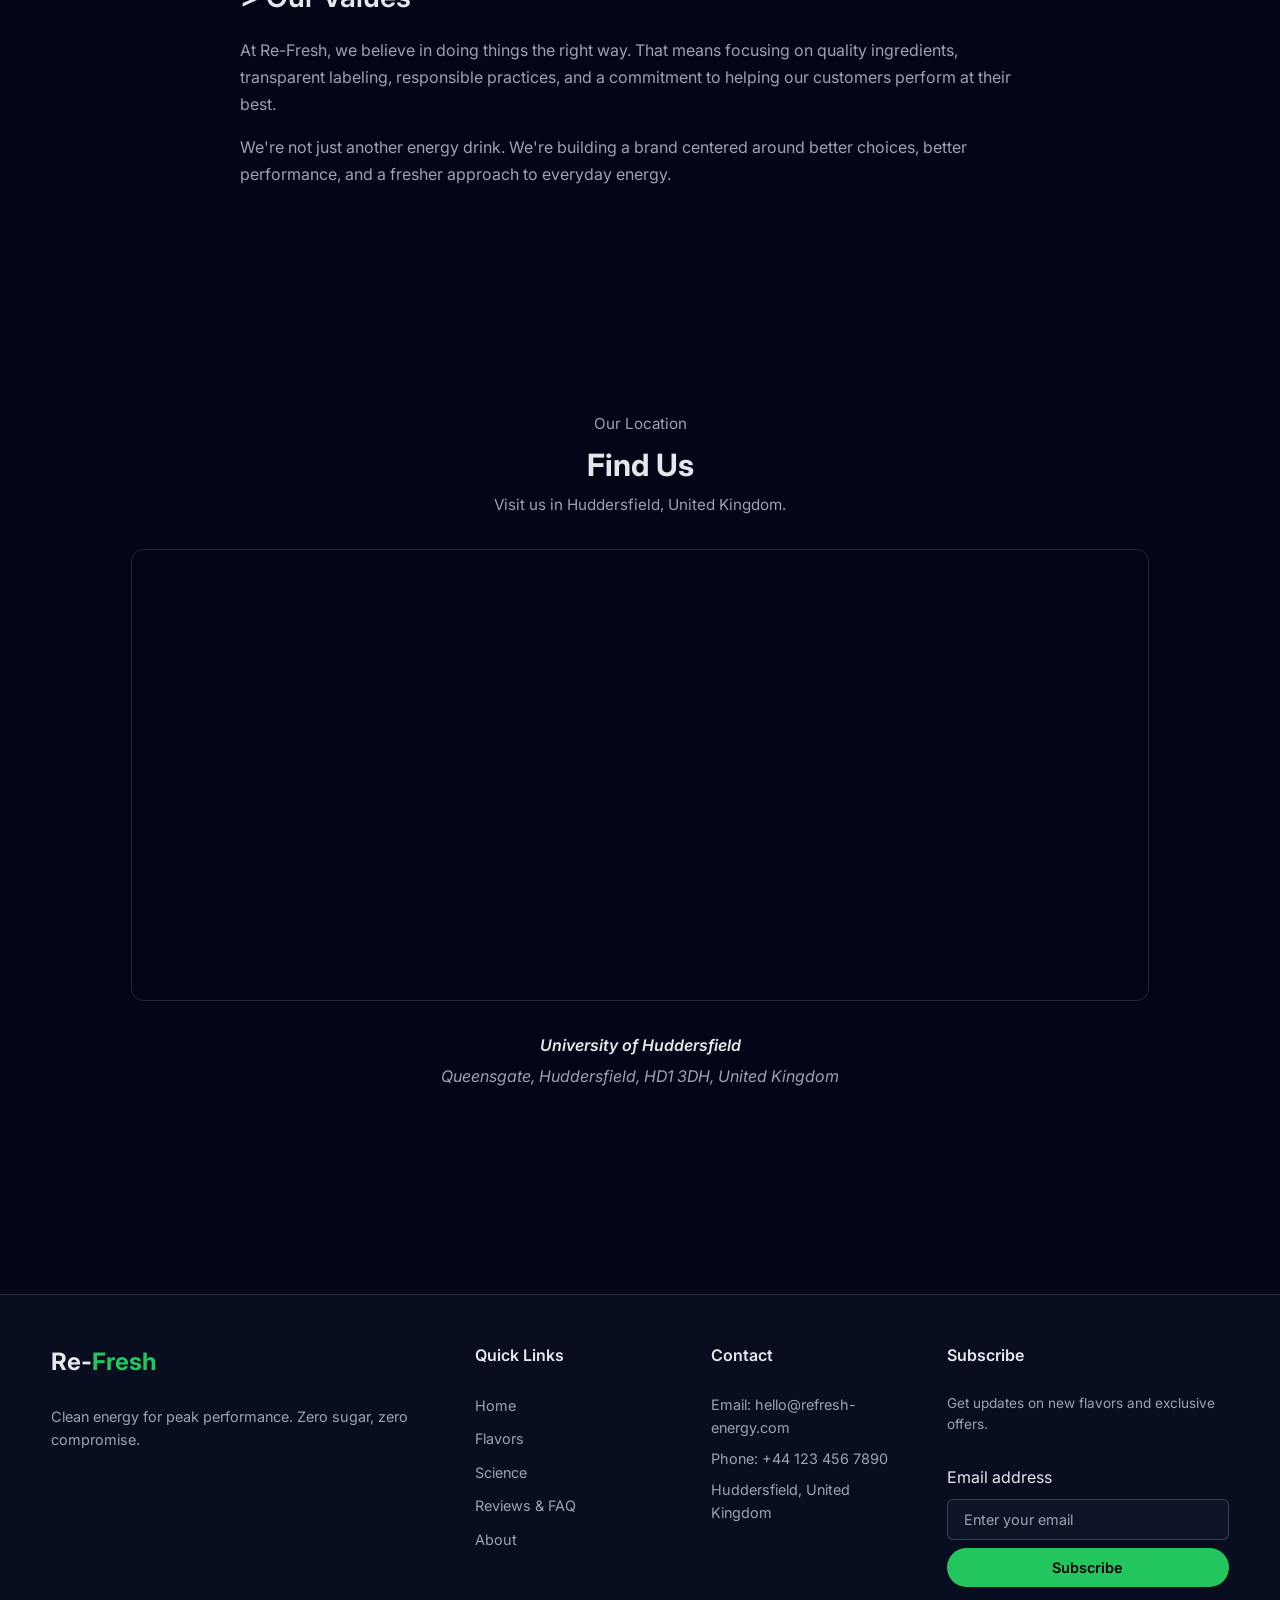
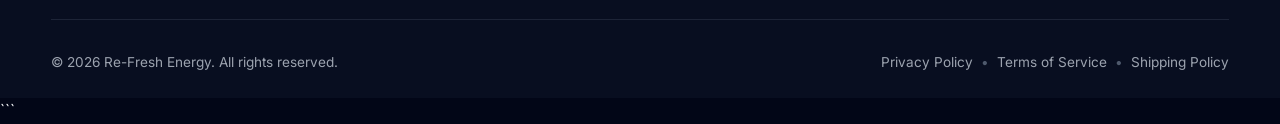
==== commit 91c79591: "Revise about.html with enhanced content and layout Updated the about page with improved content and " ====
--- a/about.html
+++ b/about.html
@@ -1,193 +1,358 @@
+```html
 <!DOCTYPE html>
 <html lang="en">
   <head>
     <meta charset="UTF-8" />
-    <meta name="viewport" content="width=device-width, initial-scale=1.0" />
-    <title>About Re-Fresh – Our Story</title>
+
+    <meta
+      name="viewport"
+      content="width=device-width, initial-scale=1.0"
+    />
+
+    <title>About Re-Fresh | Our Story & Mission</title>
+
     <meta
       name="description"
-      content="Learn about Re-Fresh Energy Drink and our mission to provide clean, sustainable energy."
+      content="Discover the story, mission, values, and clean-energy philosophy behind Re-Fresh Energy Drink."
     />
-    <link rel="stylesheet" href="styles.css" />
+
+    <meta name="theme-color" content="#ffffff" />
+
+    <!-- Google Fonts -->
     <link rel="preconnect" href="https://fonts.googleapis.com" />
     <link rel="preconnect" href="https://fonts.gstatic.com" crossorigin />
+
     <link
       href="https://fonts.googleapis.com/css2?family=Inter:wght@300;400;500;600;700;800&display=swap"
       rel="stylesheet"
     />
+
+    <!-- Main Stylesheet -->
+    <link rel="stylesheet" href="styles.css" />
   </head>
+
   <body>
+    <!-- ==================== HEADER ==================== -->
     <header class="nav">
-      <div class="nav__logo">Re-<span>Fresh</span></div>
-      <nav class="nav__links">
+      <div class="nav__logo">
+        Re-<span>Fresh</span>
+      </div>
+
+      <nav class="nav__links" aria-label="Main navigation">
         <a href="index.html">Home</a>
         <a href="flavors.html">Flavors</a>
         <a href="science.html">Science</a>
-        <a href="reviews.html">Reviews & FAQ</a>
-        <a href="about.html" class="active">About</a>
+        <a href="reviews.html">Reviews &amp; FAQ</a>
+        <a href="about.html" class="active" aria-current="page">About</a>
       </nav>
-      <button class="nav__cta" onclick="goToFlavors()">Shop Now</button>
-      <button class="nav__menu" aria-label="Toggle menu" id="navToggle">
-        <span></span><span></span>
+
+      <button
+        type="button"
+        class="nav__cta"
+        onclick="goToFlavors()"
+      >
+        Shop Now
+      </button>
+
+      <button
+        type="button"
+        class="nav__menu"
+        id="navToggle"
+        aria-label="Open navigation menu"
+        aria-expanded="false"
+        aria-controls="main-navigation"
+      >
+        <span></span>
+        <span></span>
       </button>
     </header>
 
+    <!-- ==================== MAIN CONTENT ==================== -->
     <main>
-      <section class="section">
+      <!-- Hero / Introduction -->
+      <section class="section section--hero">
         <div class="section__header section__header--center">
+          <p class="section__eyebrow">Our Story</p>
+
           <h1>About Re-Fresh</h1>
+
           <p>
-            We're on a mission to revolutionize the energy drink industry with
-            clean, sustainable energy that actually works.
+            We're on a mission to revolutionize the energy drink industry
+            with clean, sustainable energy that actually works.
           </p>
         </div>
       </section>
 
-      <section class="section">
+      <!-- About Content -->
+      <section class="section" aria-labelledby="about-heading">
         <div class="about-content">
-          <div class="about-section about-section--underline">
-            <h2>> Our Story</h2>
+
+          <!-- Our Story -->
+          <article class="about-section about-section--underline">
+            <h2 id="about-heading">&gt; Our Story</h2>
+
             <p>
               Re-Fresh was born from a simple frustration: why do energy
-              drinks have to be loaded with sugar, artificial ingredients, and
-              leave you crashing by 3PM? We set out to create something
-              different—a clean energy drink that powers your day without the
-              compromise.
-            </p>
+              drinks have to be loaded with sugar and artificial ingredients,
+              only to leave you crashing later in the day?
+            </p>
+
+            <p>
+              We set out to create something different—a clean energy drink
+              designed to power your day without unnecessary compromise.
+            </p>
+
             <p>
               Founded in Huddersfield, UK, we're a team of health-conscious
               creators, athletes, and professionals who believe energy should
-              enhance your performance, not derail it. Every can of Re-Fresh is
-              crafted with precision, using only the highest quality ingredients
-              to deliver sustained focus and energy.
-            </p>
-          </div>
-
-          <div class="about-section about-section--underline">
-            <h2>> Our Mission</h2>
-            <p>
-              To provide clean, sustainable energy that supports your lifestyle
-              without the sugar spikes, artificial additives, or energy crashes.
-              We're committed to transparency, quality, and helping you perform
-              at your best—whether that's in the office, gym, or wherever your
-              day takes you.
-            </p>
-          </div>
-
-          <div class="about-section about-section--underline">
-            <h2>> What Makes Us Different</h2>
+              enhance your performance, not derail it.
+            </p>
+
+            <p>
+              Every can of Re-Fresh is crafted with carefully selected
+              ingredients designed to provide sustained focus and energy.
+            </p>
+          </article>
+
+          <!-- Our Mission -->
+          <article class="about-section about-section--underline">
+            <h2>&gt; Our Mission</h2>
+
+            <p>
+              Our mission is to provide clean, sustainable energy that fits
+              into your lifestyle without unnecessary sugar spikes, artificial
+              additives, or energy crashes.
+            </p>
+
+            <p>
+              We're committed to transparency, quality, and helping you
+              perform at your best—whether you're in the office, at the gym,
+              or wherever your day takes you.
+            </p>
+          </article>
+
+          <!-- What Makes Us Different -->
+          <article class="about-section about-section--underline">
+            <h2>&gt; What Makes Us Different</h2>
+
             <ul class="about-list">
               <li>
-                <strong>Zero Sugar:</strong> No hidden sugars or artificial
-                sweeteners—just clean, natural flavor.
-              </li>
-              <li>
-                <strong>Clean Caffeine:</strong> 160mg from green coffee beans
-                for smooth, sustained energy without jitters.
-              </li>
-              <li>
-                <strong>Electrolytes:</strong> Stay hydrated while you power
-                through your day.
-              </li>
-              <li>
-                <strong>B-Vitamins:</strong> Support mental clarity and focus for
-                peak performance.
-              </li>
-              <li>
-                <strong>Vegan & Gluten-Free:</strong> Made for everyone,
-                regardless of dietary preferences.
+                <strong>Zero Sugar:</strong>
+                No added sugar, with a focus on clean and refreshing flavor.
+              </li>
+
+              <li>
+                <strong>Clean Caffeine:</strong>
+                160mg of caffeine from green coffee beans for sustained energy.
+              </li>
+
+              <li>
+                <strong>Electrolytes:</strong>
+                Designed to complement your active lifestyle.
+              </li>
+
+              <li>
+                <strong>B-Vitamins:</strong>
+                Includes B-vitamins as part of our performance-focused formula.
+              </li>
+
+              <li>
+                <strong>Vegan &amp; Gluten-Free:</strong>
+                Made with dietary preferences in mind.
               </li>
             </ul>
-          </div>
-
-          <div class="about-section">
-            <h2>> Our Values</h2>
-            <p>
-              At Re-Fresh, we believe in doing things the right way. That means
-              quality ingredients, transparent labeling, sustainable practices,
-              and a commitment to your health and performance. We're not just
-              another energy drink—we're your partner in achieving your goals.
-            </p>
-          </div>
+          </article>
+
+          <!-- Our Values -->
+          <article class="about-section">
+            <h2>&gt; Our Values</h2>
+
+            <p>
+              At Re-Fresh, we believe in doing things the right way. That
+              means focusing on quality ingredients, transparent labeling,
+              responsible practices, and a commitment to helping our customers
+              perform at their best.
+            </p>
+
+            <p>
+              We're not just another energy drink. We're building a brand
+              centered around better choices, better performance, and a
+              fresher approach to everyday energy.
+            </p>
+          </article>
+
         </div>
       </section>
 
-      <section class="section section--map">
+      <!-- ==================== LOCATION ==================== -->
+      <section
+        class="section section--map"
+        aria-labelledby="location-heading"
+      >
         <div class="section__header section__header--center">
-          <h2>Find Us</h2>
-          <p>Visit us in Huddersfield, United Kingdom</p>
+          <p class="section__eyebrow">Our Location</p>
+
+          <h2 id="location-heading">Find Us</h2>
+
+          <p>
+            Visit us in Huddersfield, United Kingdom.
+          </p>
         </div>
+
         <div class="map-container">
           <iframe
             src="https://www.google.com/maps/embed?pb=!1m18!1m12!1m3!1d2366.8351500000004!2d-1.7897!3d53.6436!2m3!1f0!2f0!3f0!3m2!1i1024!2i768!4f13.1!3m3!1m2!1s0x487bdd7e1b8a1b6b%3A0x3b3b3b3b3b3b3b3b!2sUniversity%20of%20Huddersfield!5e0!3m2!1sen!2suk!4v1698765432100!5m2!1sen!2suk"
             width="100%"
             height="450"
             style="border: 0"
-            allowfullscreen=""
+            allowfullscreen
             loading="lazy"
             referrerpolicy="no-referrer-when-downgrade"
-            title="University of Huddersfield Location"
+            title="Map showing the University of Huddersfield"
           ></iframe>
         </div>
-        <div class="map-info">
-          <p><strong>University of Huddersfield</strong></p>
-          <p>Queensgate, Huddersfield, HD1 3DH, United Kingdom</p>
-        </div>
+
+        <address class="map-info">
+          <p>
+            <strong>University of Huddersfield</strong>
+          </p>
+
+          <p>
+            Queensgate, Huddersfield, HD1 3DH,
+            United Kingdom
+          </p>
+        </address>
       </section>
     </main>
 
+    <!-- ==================== FOOTER ==================== -->
     <footer class="footer">
       <div class="footer__content">
-        <div class="footer__section">
-          <div class="footer__brand">Re-<span>Fresh</span></div>
-          <p class="footer__description">Clean energy for peak performance. Zero sugar, zero compromise.</p>
-        </div>
-
-        <div class="footer__section">
-          <h4 class="footer__heading">Quick Links</h4>
+
+        <!-- Brand -->
+        <section class="footer__section">
+          <div class="footer__brand">
+            Re-<span>Fresh</span>
+          </div>
+
+          <p class="footer__description">
+            Clean energy for peak performance.
+            Zero sugar, zero compromise.
+          </p>
+        </section>
+
+        <!-- Quick Links -->
+        <section class="footer__section">
+          <h2 class="footer__heading">Quick Links</h2>
+
           <ul class="footer__links">
             <li><a href="index.html">Home</a></li>
             <li><a href="flavors.html">Flavors</a></li>
             <li><a href="science.html">Science</a></li>
-            <li><a href="reviews.html">Reviews & FAQ</a></li>
+            <li><a href="reviews.html">Reviews &amp; FAQ</a></li>
             <li><a href="about.html">About</a></li>
           </ul>
-        </div>
-
-        <div class="footer__section">
-          <h4 class="footer__heading">Contact</h4>
+        </section>
+
+        <!-- Contact -->
+        <section class="footer__section">
+          <h2 class="footer__heading">Contact</h2>
+
           <ul class="footer__contact">
-            <li>Email: <a href="mailto:hello@refresh-energy.com">hello@refresh-energy.com</a></li>
-            <li>Phone: <a href="tel:+441234567890">+44 123 456 7890</a></li>
-            <li>Huddersfield, United Kingdom</li>
+            <li>
+              Email:
+              <a href="mailto:hello@refresh-energy.com">
+                hello@refresh-energy.com
+              </a>
+            </li>
+
+            <li>
+              Phone:
+              <a href="tel:+441234567890">
+                +44 123 456 7890
+              </a>
+            </li>
+
+            <li>
+              Huddersfield, United Kingdom
+            </li>
           </ul>
-        </div>
-
-        <div class="footer__section">
-          <h4 class="footer__heading">Subscribe</h4>
-          <p class="footer__subscribe-text">Get updates on new flavors and exclusive offers</p>
-          <form class="footer__subscribe" onsubmit="event.preventDefault(); alert('Thank you for subscribing!');">
-            <input type="email" placeholder="Enter your email" class="footer__email-input" required />
-            <button type="submit" class="btn btn--primary">Subscribe</button>
+        </section>
+
+        <!-- Newsletter -->
+        <section class="footer__section">
+          <h2 class="footer__heading">Subscribe</h2>
+
+          <p class="footer__subscribe-text">
+            Get updates on new flavors and exclusive offers.
+          </p>
+
+          <form
+            class="footer__subscribe"
+            id="subscribeForm"
+          >
+            <label
+              for="email"
+              class="sr-only"
+            >
+              Email address
+            </label>
+
+            <input
+              type="email"
+              id="email"
+              name="email"
+              placeholder="Enter your email"
+              class="footer__email-input"
+              autocomplete="email"
+              required
+            />
+
+            <button
+              type="submit"
+              class="btn btn--primary"
+            >
+              Subscribe
+            </button>
           </form>
-        </div>
+        </section>
+
       </div>
 
+      <!-- Footer Bottom -->
       <div class="footer__bottom">
-        <p class="footer__copyright">© 2024 Re-Fresh Energy. All rights reserved.</p>
-        <div class="footer__legal">
+        <p class="footer__copyright">
+          &copy; 2026 Re-Fresh Energy. All rights reserved.
+        </p>
+
+        <nav
+          class="footer__legal"
+          aria-label="Legal navigation"
+        >
           <a href="#">Privacy Policy</a>
-          <span>•</span>
+          <span aria-hidden="true">•</span>
+
           <a href="#">Terms of Service</a>
-          <span>•</span>
+          <span aria-hidden="true">•</span>
+
           <a href="#">Shipping Policy</a>
-        </div>
+        </nav>
       </div>
     </footer>
 
-    <div class="toast" id="toast">Added to cart</div>
-
-    <script src="script.js"></script>
+    <!-- Toast Notification -->
+    <div
+      class="toast"
+      id="toast"
+      role="status"
+      aria-live="polite"
+    >
+      Added to cart
+    </div>
+
+    <!-- JavaScript -->
+    <script src="script.js" defer></script>
   </body>
 </html>
-
+```
+
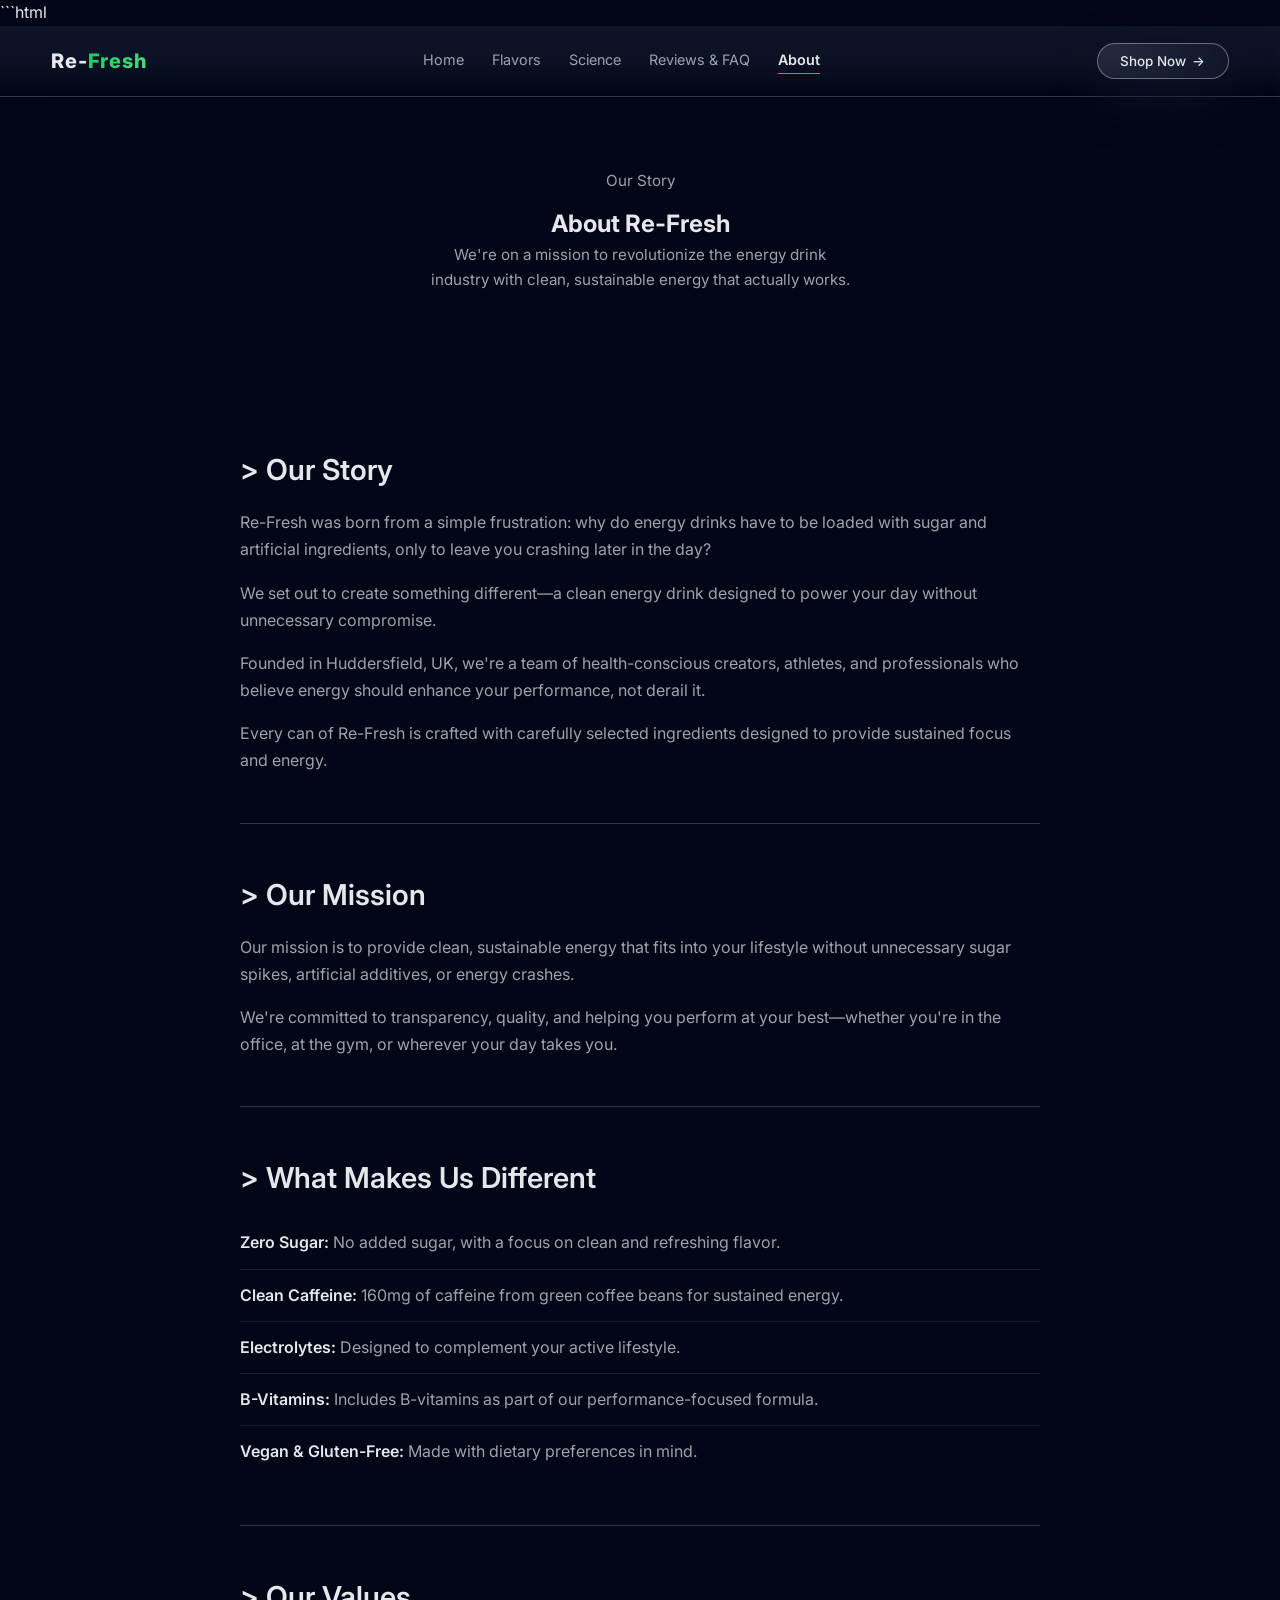
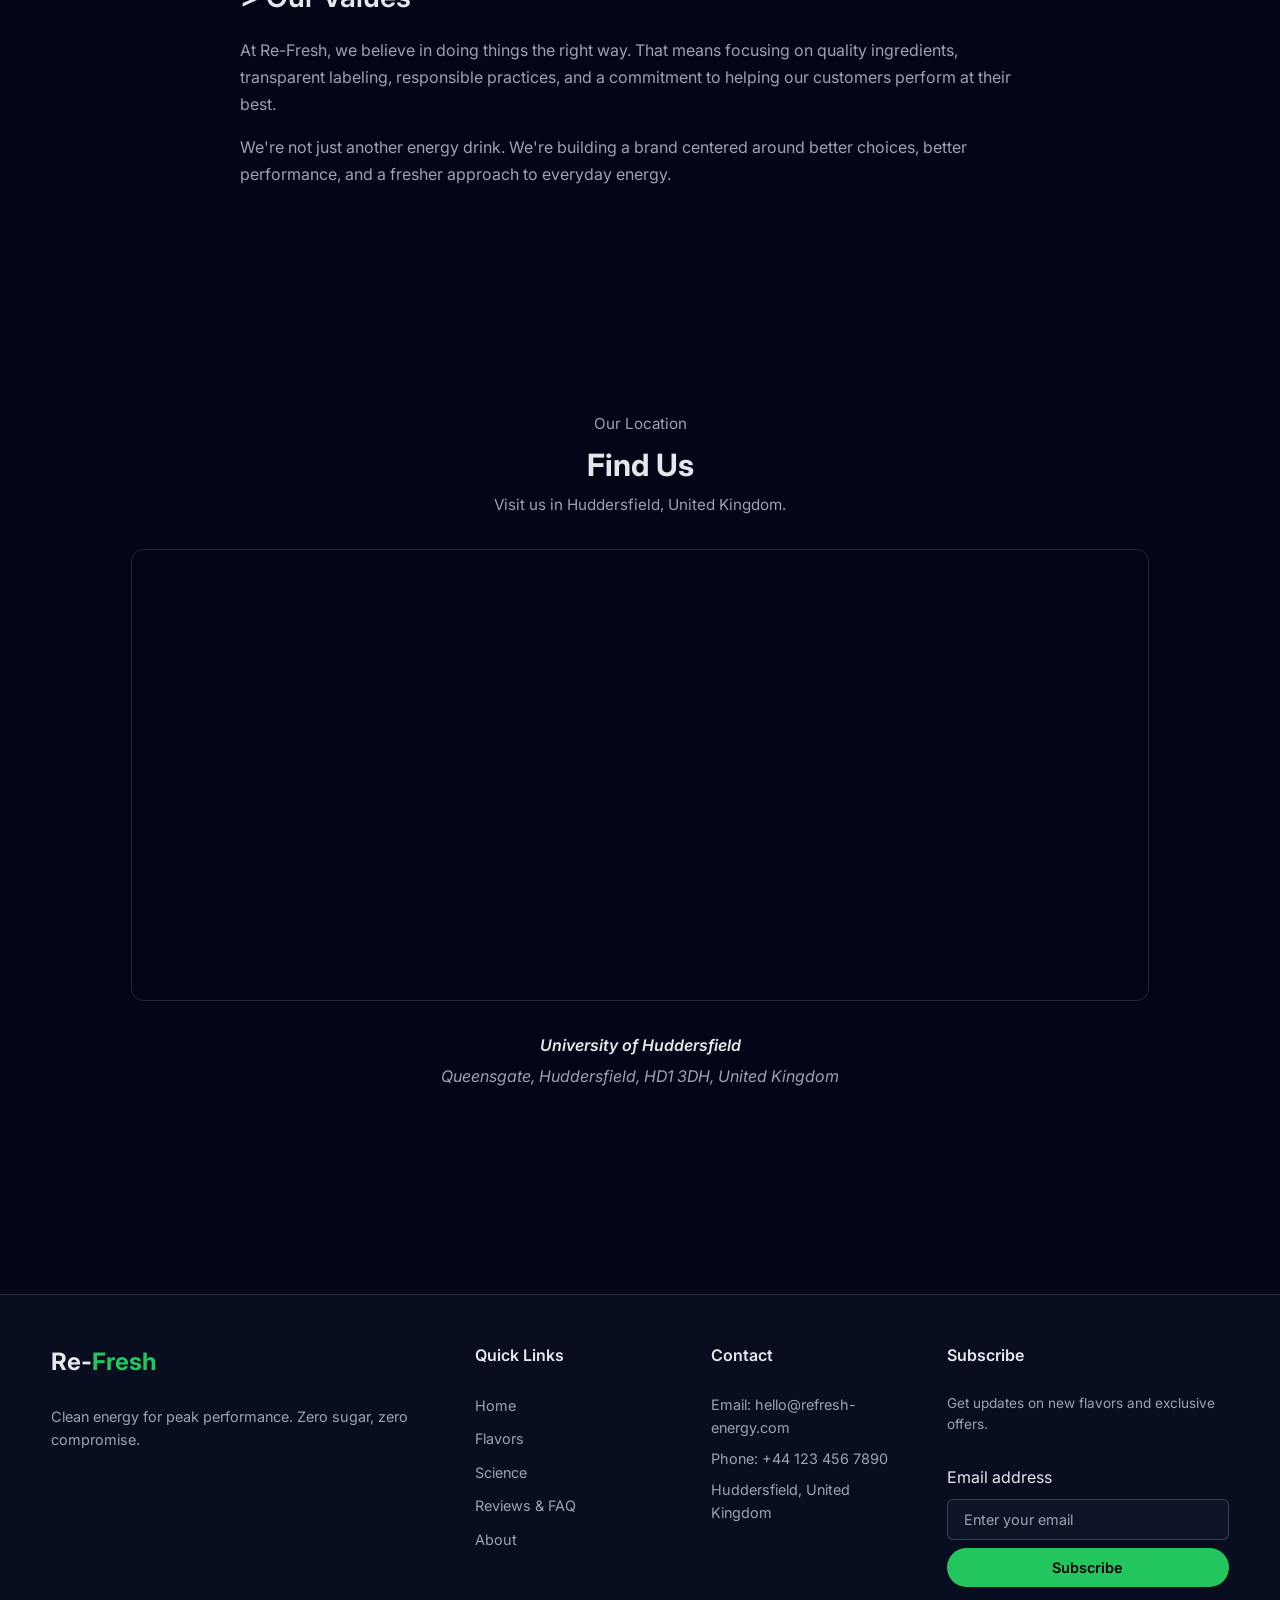
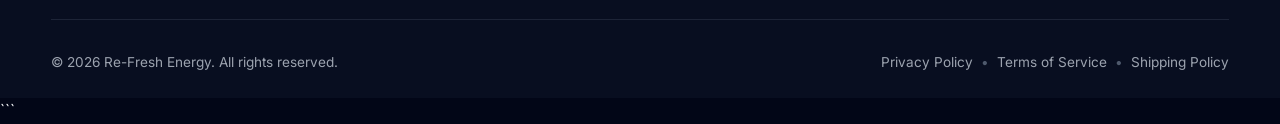
==== commit 2825402f: "Update 'Shop Now' button for accessibility and design Enhanced the 'Shop Now' button with an aria-la" ====
--- a/about.html
+++ b/about.html
@@ -46,13 +46,17 @@
         <a href="about.html" class="active" aria-current="page">About</a>
       </nav>
 
-      <button
-        type="button"
-        class="nav__cta"
-        onclick="goToFlavors()"
-      >
-        Shop Now
-      </button>
+
+<button
+  type="button"
+  class="nav__cta"
+  onclick="goToFlavors()"
+  aria-label="Shop Re-Fresh flavors"
+>
+  <span>Shop Now</span>
+  <span class="nav__cta-arrow">→</span>
+</button>
+
 
       <button
         type="button"
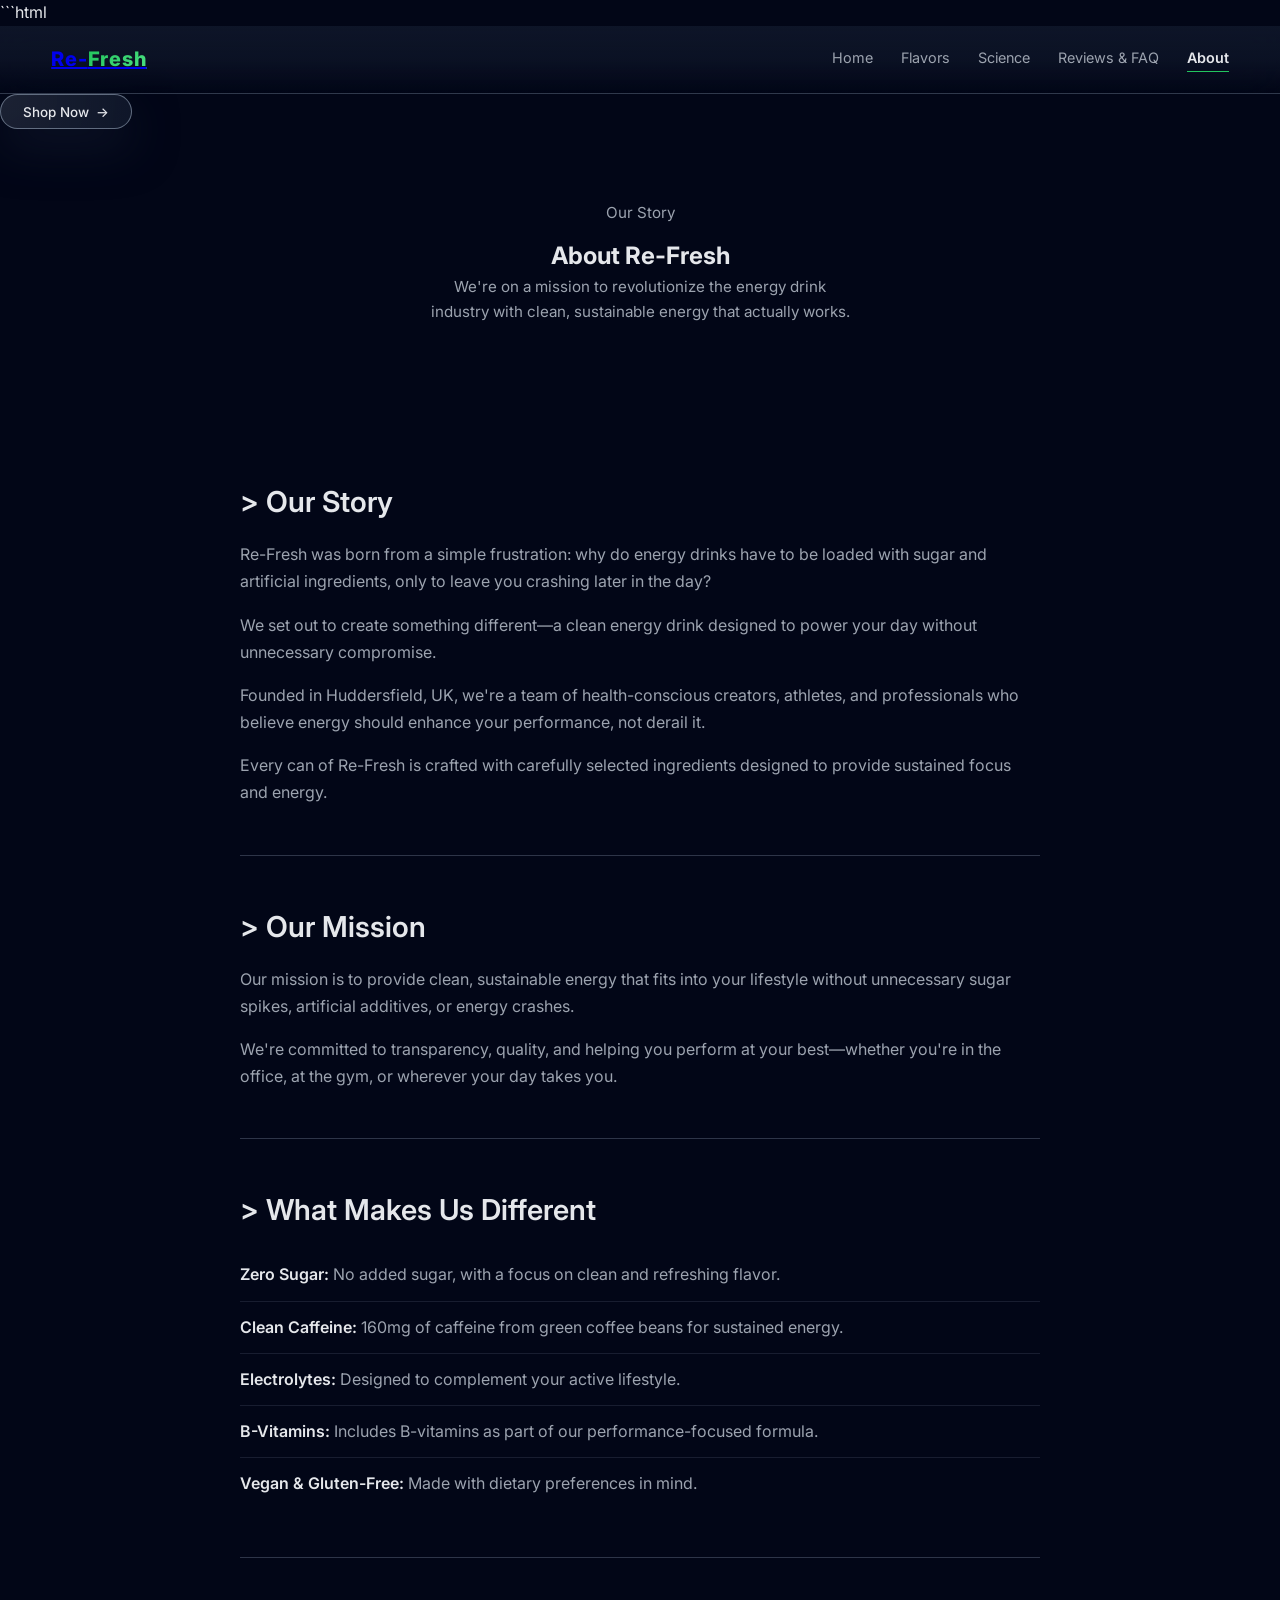
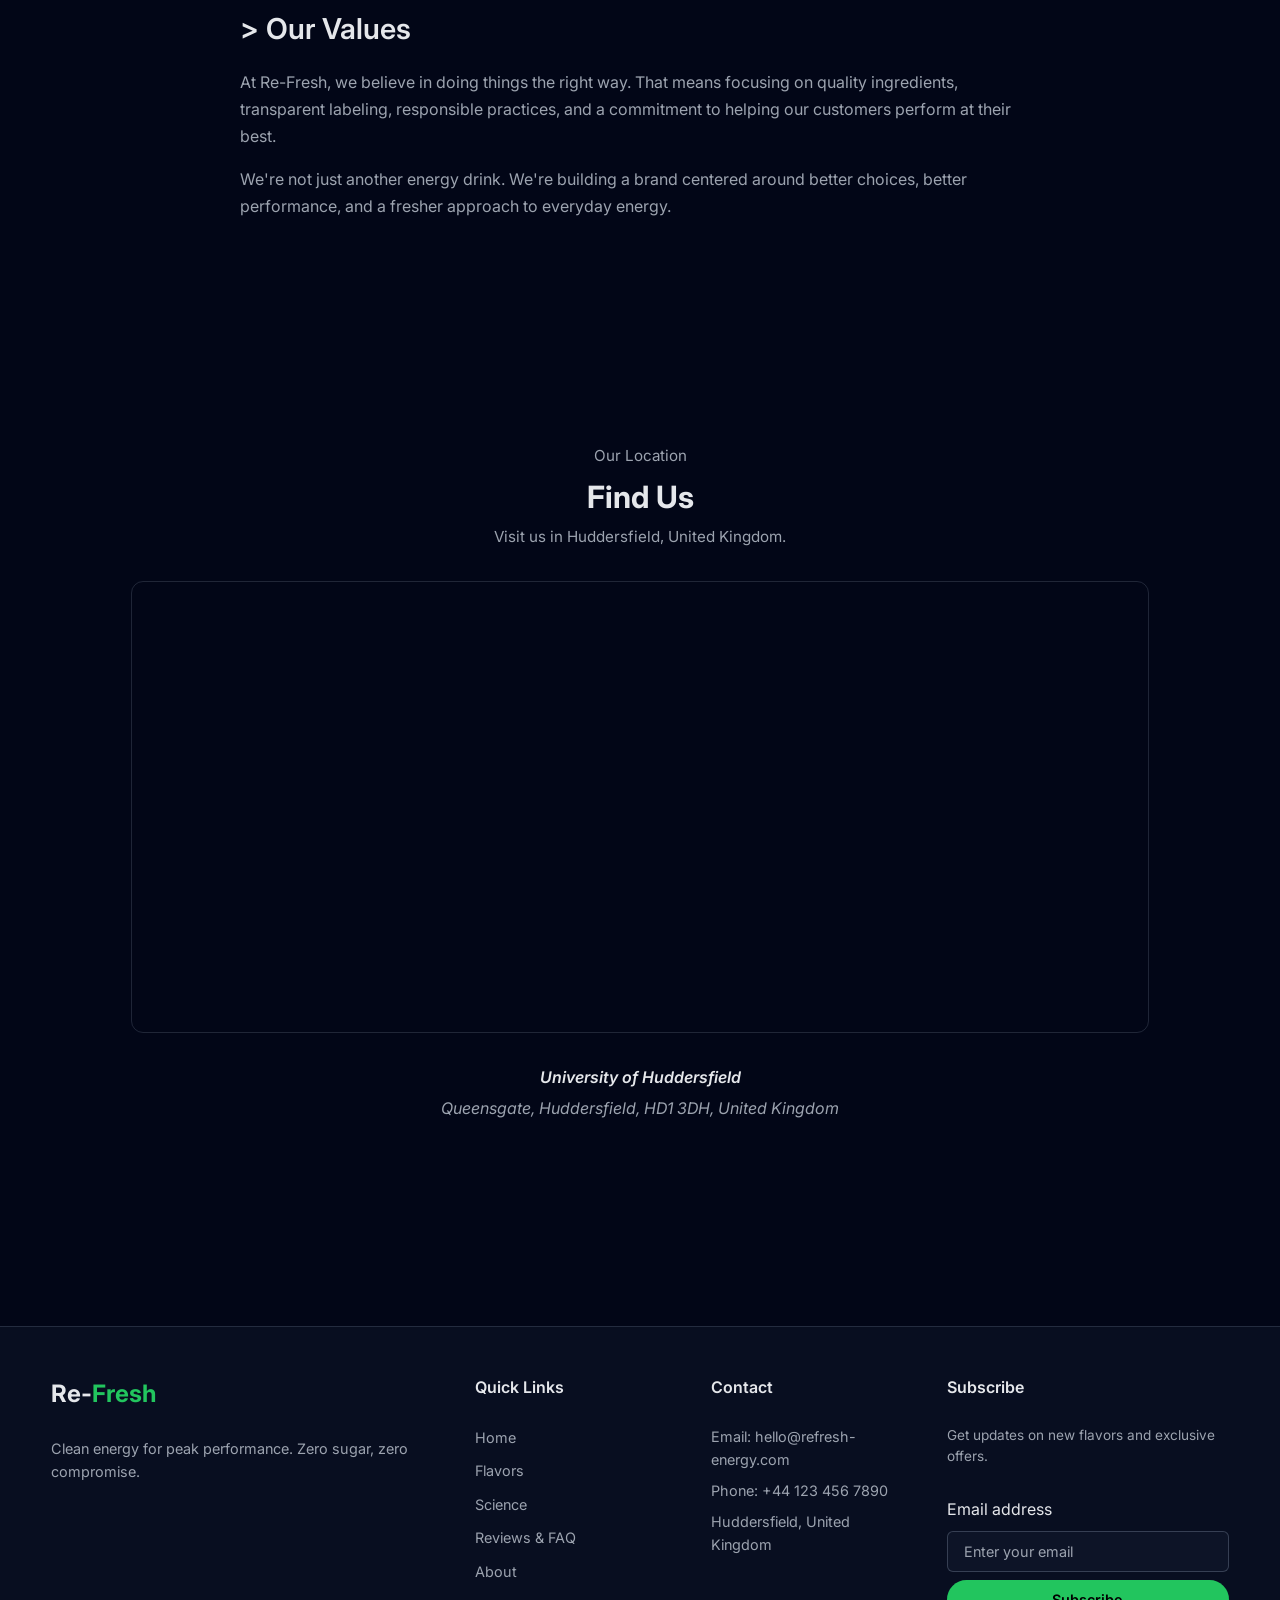
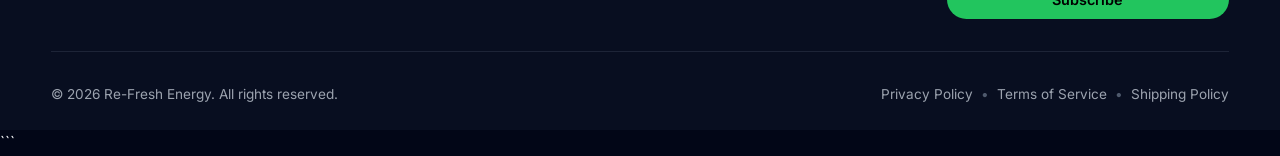
==== commit ac52d1db: "Refactor header and navigation structure in about.html" ====
--- a/about.html
+++ b/about.html
@@ -3,13 +3,12 @@
 <html lang="en">
   <head>
     <meta charset="UTF-8" />
-
     <meta
       name="viewport"
       content="width=device-width, initial-scale=1.0"
     />
 
-    <title>About Re-Fresh | Our Story & Mission</title>
+    <title>About Re-Fresh</title>
 
     <meta
       name="description"
@@ -31,20 +30,20 @@
     <link rel="stylesheet" href="styles.css" />
   </head>
 
-  <body>
-    <!-- ==================== HEADER ==================== -->
-    <header class="nav">
-      <div class="nav__logo">
-        Re-<span>Fresh</span>
-      </div>
-
-      <nav class="nav__links" aria-label="Main navigation">
-        <a href="index.html">Home</a>
-        <a href="flavors.html">Flavors</a>
-        <a href="science.html">Science</a>
-        <a href="reviews.html">Reviews &amp; FAQ</a>
-        <a href="about.html" class="active" aria-current="page">About</a>
-      </nav>
+ <!-- ==================== HEADER / NAVIGATION ==================== -->
+<header class="nav">
+  <a href="index.html" class="nav__logo" aria-label="Re-Fresh Home">
+    Re-<span>Fresh</span>
+  </a>
+
+  <nav class="nav__links" aria-label="Main navigation">
+    <a href="index.html">Home</a>
+    <a href="flavors.html">Flavors</a>
+    <a href="science.html">Science</a>
+    <a href="reviews.html">Reviews &amp; FAQ</a>
+    <a href="about.html" class="active" aria-current="page">About</a>
+  </nav>
+</header>
 
 
 <button
--- a/styles.css
+++ b/styles.css
@@ -22,6 +22,9 @@
 *::after {
   box-sizing: border-box;
 }
+body {
+  font-family: "Inter", sans-serif;
+}
 
 * {
   margin: 0;
@@ -36,12 +39,11 @@
 body {
   font-family: "Inter", system-ui, -apple-system, BlinkMacSystemFont, "Segoe UI",
     sans-serif;
-  background: #020617;
+  background: var(--bg);
   color: var(--text);
   line-height: 1.6;
   -webkit-font-smoothing: antialiased;
 }
-
 img {
   max-width: 100%;
   display: block;
@@ -1665,4 +1667,4 @@
 
 *::-webkit-scrollbar-thumb:hover {
   background-color: #149b5159;
-}+}
